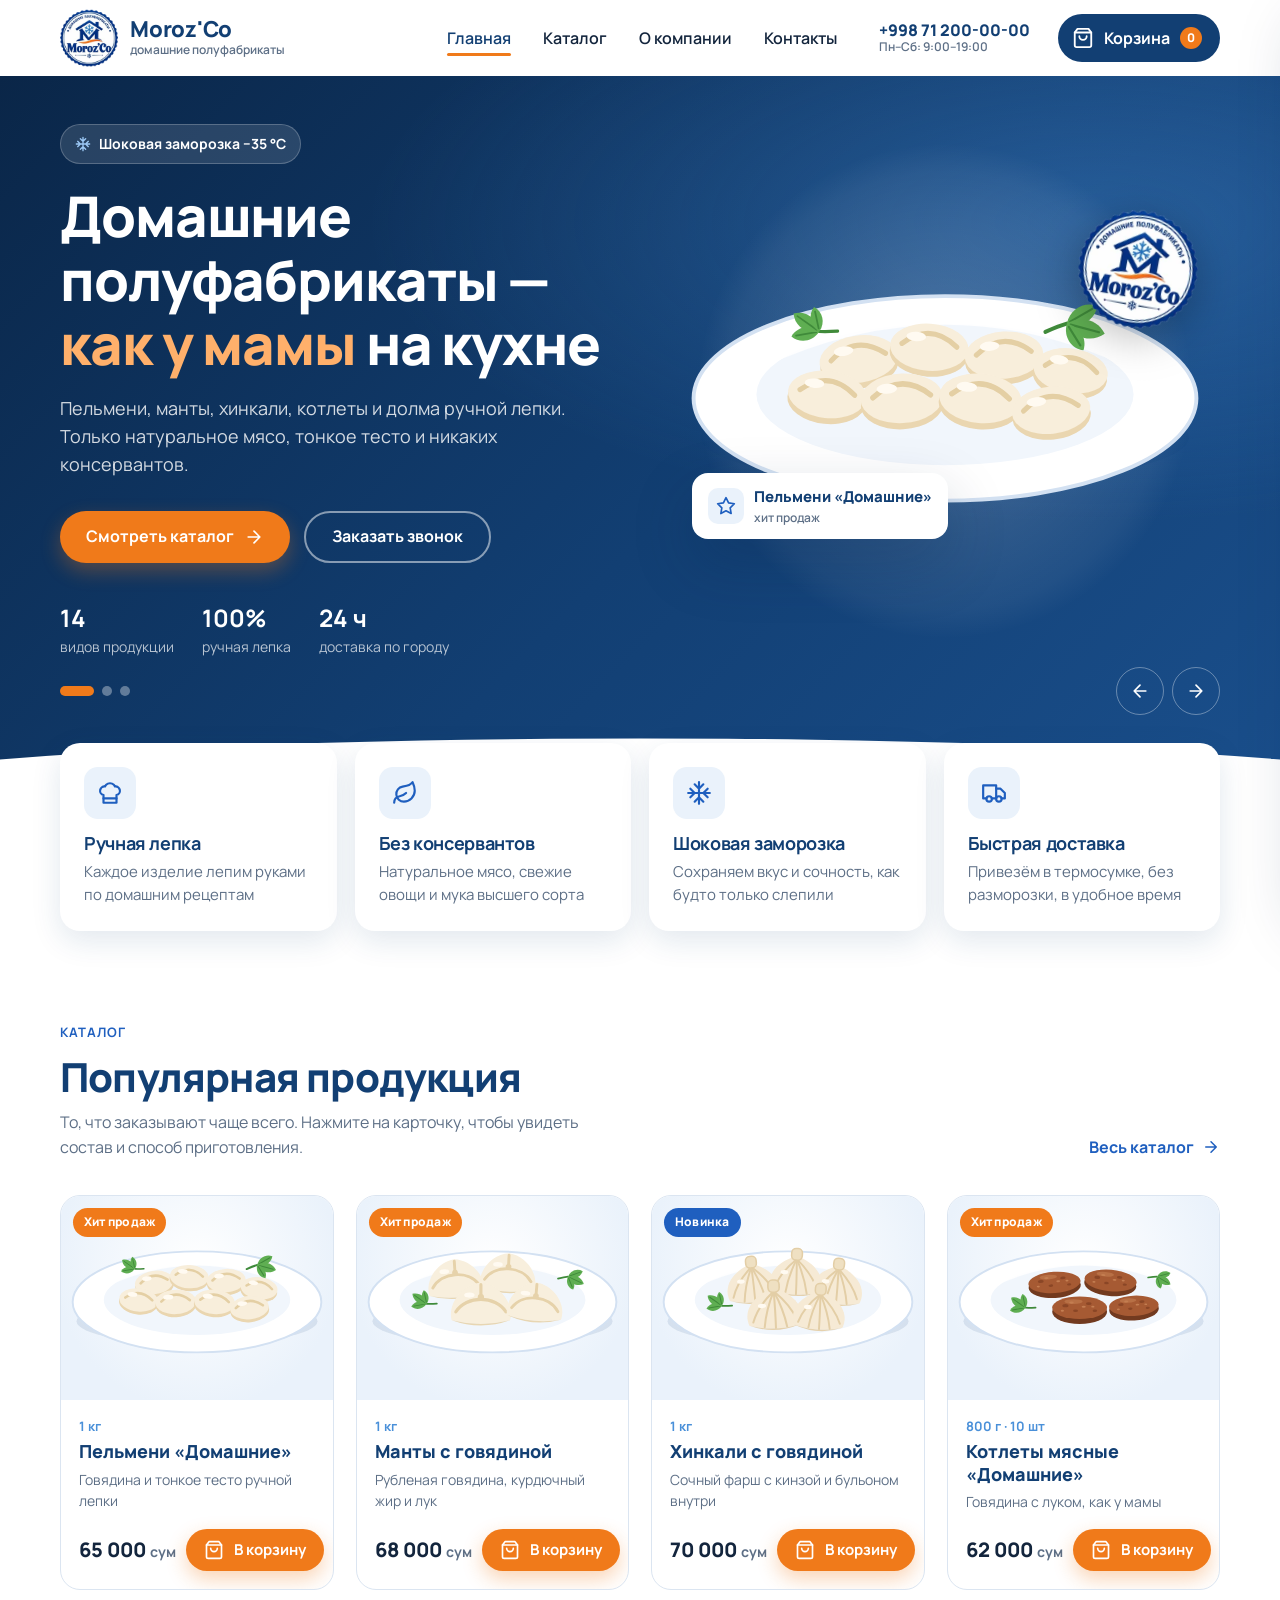
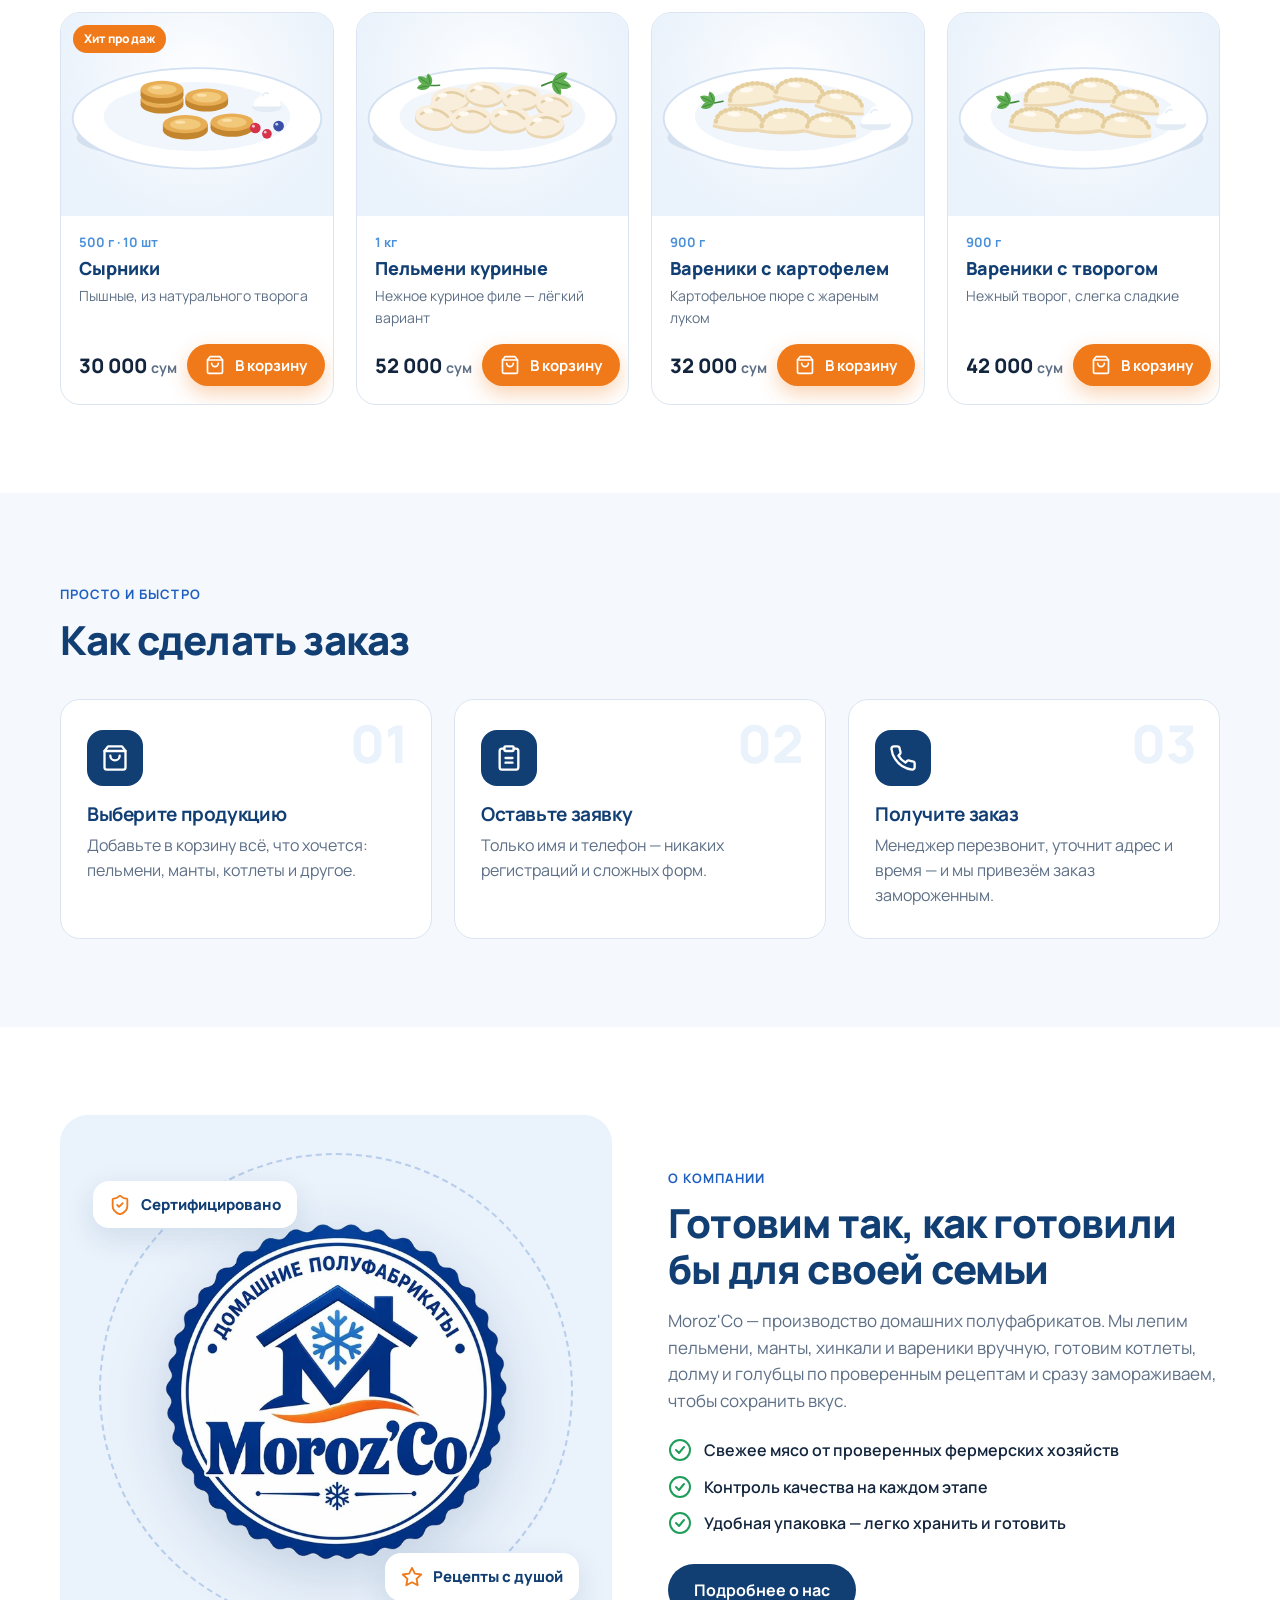
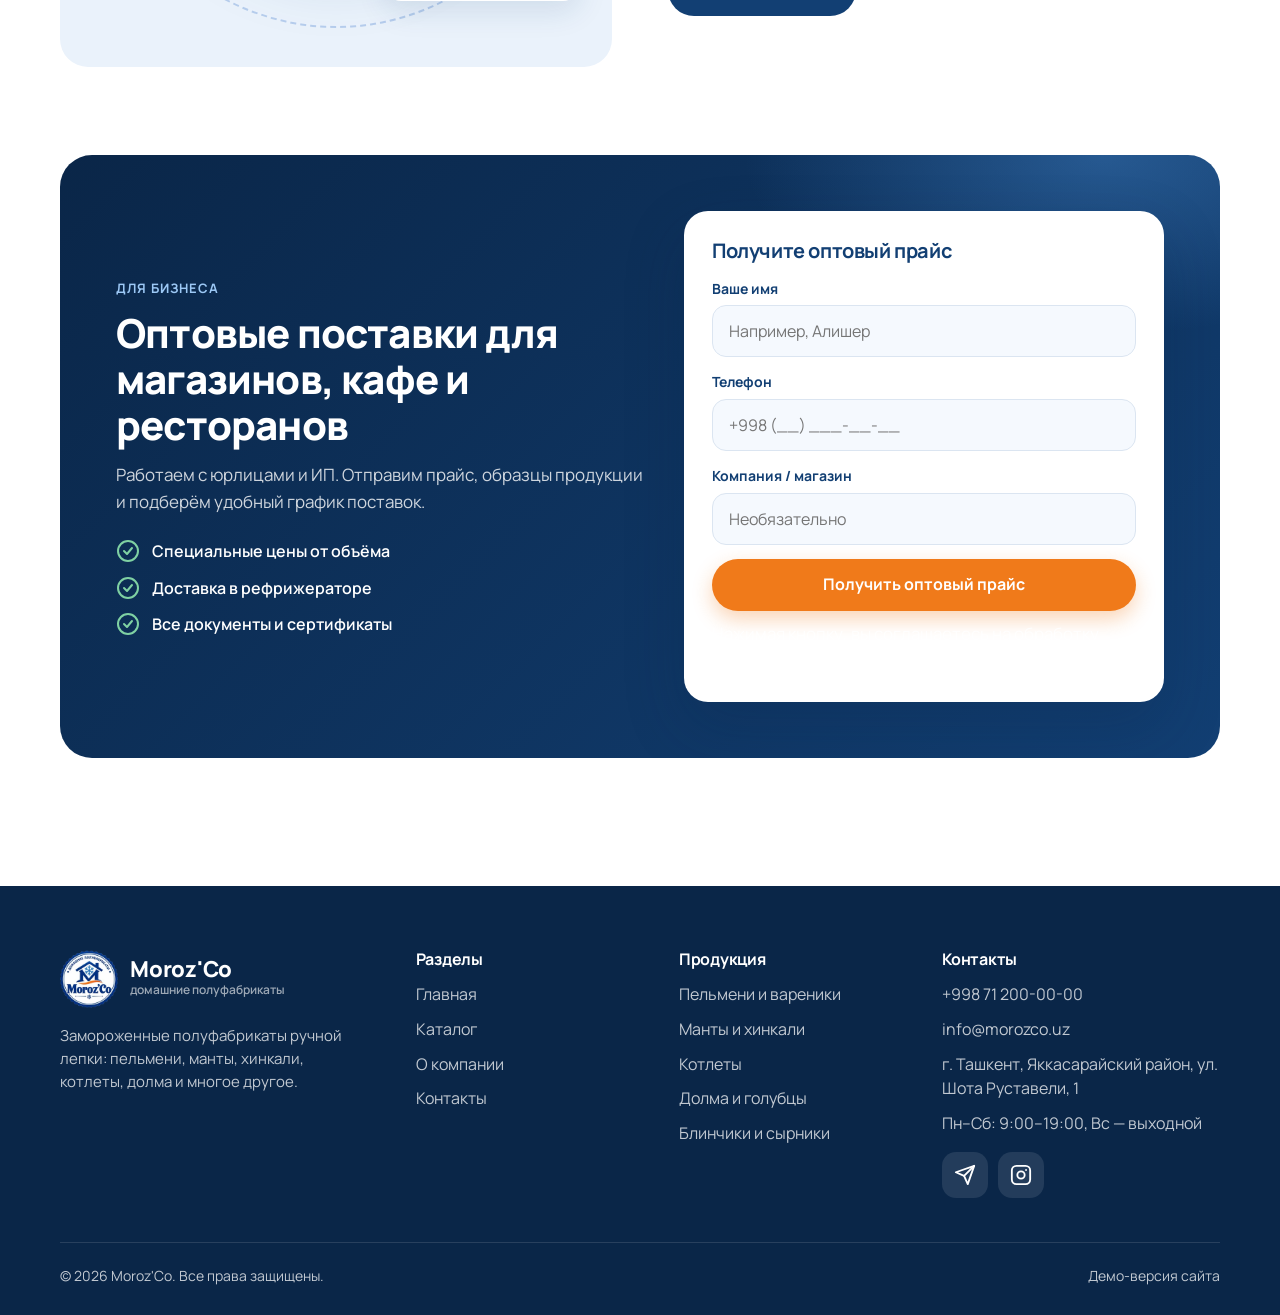
==== index.html @ d7bb5ff2 "Демо сайта Moroz'Co: главная с баннером, каталог, о компании, контакты - Каталог из 14 позиций с фил" ====
<!doctype html>
<html lang="ru">
<head>
  <meta charset="utf-8">
  <meta name="viewport" content="width=device-width, initial-scale=1, viewport-fit=cover">
  <title>Moroz'Co — домашние полуфабрикаты ручной лепки</title>
  <meta name="description" content="Moroz'Co — замороженные домашние полуфабрикаты: пельмени, вареники, манты, хинкали, котлеты, долма, голубцы, блинчики и сырники. Заказ с доставкой.">
  <meta name="theme-color" content="#123f73">
  <meta property="og:title" content="Moroz'Co — домашние полуфабрикаты">
  <meta property="og:description" content="Пельмени, манты, хинкали, котлеты, долма и другое — ручная лепка и шоковая заморозка.">
  <meta property="og:image" content="assets/img/logo-512.webp">
  <link rel="icon" type="image/png" href="assets/img/favicon.png">
  <link rel="apple-touch-icon" href="assets/img/apple-touch-icon.png">
  <link rel="preload" href="assets/fonts/manrope-cyr.woff2" as="font" type="font/woff2" crossorigin>
  <link rel="stylesheet" href="assets/css/style.css?v=4">
</head>
<body data-page="home">
  <header class="site-header" id="siteHeader"></header>

  <main>
    <!-- Баннер -->
    <section class="hero" data-anim>
      <div class="snow" aria-hidden="true"></div>
      <div class="container">
        <div class="slider" aria-roledescription="карусель">
          <div class="slide is-active">
            <div class="slide__text">
              <span class="chip-hero"><svg viewBox="0 0 24 24" fill="none" stroke="currentColor" stroke-width="2" stroke-linecap="round"><path d="M2 12h20M12 2v20M20 16l-4-4 4-4M4 8l4 4-4 4M16 4l-4 4-4-4M8 20l4-4 4 4"/></svg>Шоковая заморозка −35 °C</span>
              <h1>Домашние полуфабрикаты — <em>как у мамы</em> на кухне</h1>
              <p>Пельмени, манты, хинкали, котлеты и долма ручной лепки. Только натуральное мясо, тонкое тесто и никаких консервантов.</p>
              <div class="slide__btns">
                <a class="btn btn--primary" href="catalog.html">Смотреть каталог <svg viewBox="0 0 24 24" fill="none" stroke="currentColor" stroke-width="2" stroke-linecap="round" stroke-linejoin="round"><path d="M5 12h14M12 5l7 7-7 7"/></svg></a>
                <button class="btn btn--ghost" type="button" data-lead="callback">Заказать звонок</button>
              </div>
              <div class="slide__facts">
                <div><b>14</b>видов продукции</div>
                <div><b>100%</b>ручная лепка</div>
                <div><b>24 ч</b>доставка по городу</div>
              </div>
            </div>
            <div class="slide__art">
              <img class="float" src="assets/img/products/pelmeni.svg" alt="Пельмени Moroz'Co на тарелке" width="560" height="420">
              <img class="slide__logo" src="assets/img/logo-160.webp" alt="" width="120" height="120">
              <div class="slide__tag"><i><svg viewBox="0 0 24 24" fill="none" stroke="currentColor" stroke-width="2" stroke-linecap="round" stroke-linejoin="round"><path d="m12 2 3.09 6.26L22 9.27l-5 4.87 1.18 6.88L12 17.77l-6.18 3.25L7 14.14 2 9.27l6.91-1.01Z"/></svg></i><span>Пельмени «Домашние»<small>хит продаж</small></span></div>
            </div>
          </div>

          <div class="slide" aria-hidden="true">
            <div class="slide__text">
              <span class="chip-hero"><svg viewBox="0 0 24 24" fill="none" stroke="currentColor" stroke-width="2" stroke-linecap="round" stroke-linejoin="round"><path d="M6 13.87A4 4 0 0 1 7.41 6a5.1 5.1 0 0 1 1.05-1.54 5 5 0 0 1 7.08 0A5.1 5.1 0 0 1 16.59 6 4 4 0 0 1 18 13.87V21H6Z"/><path d="M6 17h12"/></svg>Лепим вручную каждый день</span>
              <h2>Манты и хинкали — <em>сочные</em> внутри</h2>
              <p>Рубленое мясо, курдючный жир и много лука. Достаньте из морозилки — через 40 минут на столе горячие манты.</p>
              <div class="slide__btns">
                <a class="btn btn--primary" href="catalog.html#manty">Выбрать манты</a>
                <a class="btn btn--ghost" href="about.html">О производстве</a>
              </div>
            </div>
            <div class="slide__art">
              <img class="float" src="assets/img/products/manty.svg" alt="Манты на тарелке" width="560" height="420">
              <div class="slide__tag"><i><svg viewBox="0 0 24 24" fill="none" stroke="currentColor" stroke-width="2" stroke-linecap="round" stroke-linejoin="round"><path d="M14 4v10.54a4 4 0 1 1-4 0V4a2 2 0 0 1 4 0Z"/><path d="M12 9v6"/></svg></i><span>Хранение при −18 °C<small>до 6 месяцев</small></span></div>
            </div>
          </div>

          <div class="slide" aria-hidden="true">
            <div class="slide__text">
              <span class="chip-hero"><svg viewBox="0 0 24 24" fill="none" stroke="currentColor" stroke-width="2" stroke-linecap="round" stroke-linejoin="round"><path d="M10 17h4V5H2v12h3"/><path d="M14 8h4l4 4v5h-3"/><circle cx="7.5" cy="17.5" r="2.5"/><circle cx="16.5" cy="17.5" r="2.5"/></svg>Поставки в магазины и кафе</span>
              <h2>Оптом — <em>для бизнеса</em> по выгодным ценам</h2>
              <p>Поставляем полуфабрикаты в магазины, кафе и рестораны. Доставка в рефрижераторе по графику, документы и сертификаты.</p>
              <div class="slide__btns">
                <button class="btn btn--primary" type="button" data-lead="wholesale">Стать партнёром</button>
                <a class="btn btn--ghost" href="#opt">Подробнее</a>
              </div>
            </div>
            <div class="slide__art">
              <img class="float" src="assets/img/products/kotlety.svg" alt="Котлеты на тарелке" width="560" height="420">
              <div class="slide__tag"><i><svg viewBox="0 0 24 24" fill="none" stroke="currentColor" stroke-width="2" stroke-linecap="round" stroke-linejoin="round"><path d="M3 9l1.5-5h15L21 9"/><path d="M3 9h18v1a3 3 0 0 1-6 0 3 3 0 0 1-6 0 3 3 0 0 1-6 0Z"/><path d="M5 13v8h14v-8"/><path d="M10 21v-5h4v5"/></svg></i><span>120+ партнёров<small>магазины и кафе</small></span></div>
            </div>
          </div>
        </div>
      </div>
      <div class="slider__ui container" style="position:absolute">
        <div class="slider__dots"></div>
        <div class="slider__arrows">
          <button type="button" data-prev aria-label="Предыдущий слайд"><svg viewBox="0 0 24 24" fill="none" stroke="currentColor" stroke-width="2" stroke-linecap="round" stroke-linejoin="round"><path d="M19 12H5M12 19l-7-7 7-7"/></svg></button>
          <button type="button" data-next aria-label="Следующий слайд"><svg viewBox="0 0 24 24" fill="none" stroke="currentColor" stroke-width="2" stroke-linecap="round" stroke-linejoin="round"><path d="M5 12h14M12 5l7 7-7 7"/></svg></button>
        </div>
      </div>
    </section>

    <!-- Преимущества -->
    <section class="features">
      <div class="container features__grid">
        <div class="feature reveal">
          <div class="feature__icon"><svg viewBox="0 0 24 24" fill="none" stroke="currentColor" stroke-width="2" stroke-linecap="round" stroke-linejoin="round"><path d="M6 13.87A4 4 0 0 1 7.41 6a5.1 5.1 0 0 1 1.05-1.54 5 5 0 0 1 7.08 0A5.1 5.1 0 0 1 16.59 6 4 4 0 0 1 18 13.87V21H6Z"/><path d="M6 17h12"/></svg></div>
          <h3>Ручная лепка</h3><p>Каждое изделие лепим руками по домашним рецептам</p>
        </div>
        <div class="feature reveal reveal-d1">
          <div class="feature__icon"><svg viewBox="0 0 24 24" fill="none" stroke="currentColor" stroke-width="2" stroke-linecap="round" stroke-linejoin="round"><path d="M11 20A7 7 0 0 1 9.8 6.1C15.5 5 17 4.48 19 2c1 2 2 4.18 2 8 0 5.5-4.78 10-10 10Z"/><path d="M2 21c0-3 1.85-5.36 5.08-6C9.5 14.52 12 13 13 12"/></svg></div>
          <h3>Без консервантов</h3><p>Натуральное мясо, свежие овощи и мука высшего сорта</p>
        </div>
        <div class="feature reveal reveal-d2">
          <div class="feature__icon"><svg viewBox="0 0 24 24" fill="none" stroke="currentColor" stroke-width="2" stroke-linecap="round"><path d="M2 12h20M12 2v20M20 16l-4-4 4-4M4 8l4 4-4 4M16 4l-4 4-4-4M8 20l4-4 4 4"/></svg></div>
          <h3>Шоковая заморозка</h3><p>Сохраняем вкус и сочность, как будто только слепили</p>
        </div>
        <div class="feature reveal reveal-d3">
          <div class="feature__icon"><svg viewBox="0 0 24 24" fill="none" stroke="currentColor" stroke-width="2" stroke-linecap="round" stroke-linejoin="round"><path d="M10 17h4V5H2v12h3"/><path d="M14 8h4l4 4v5h-3"/><circle cx="7.5" cy="17.5" r="2.5"/><circle cx="16.5" cy="17.5" r="2.5"/></svg></div>
          <h3>Быстрая доставка</h3><p>Привезём в термосумке, без разморозки, в удобное время</p>
        </div>
      </div>
    </section>

    <!-- Популярное -->
    <section class="section">
      <div class="container">
        <div class="section__head reveal">
          <div>
            <div class="eyebrow">Каталог</div>
            <h2 class="section__title">Популярная продукция</h2>
            <p class="section__sub">То, что заказывают чаще всего. Нажмите на карточку, чтобы увидеть состав и способ приготовления.</p>
          </div>
          <a class="link-arrow" href="catalog.html">Весь каталог <svg viewBox="0 0 24 24" fill="none" stroke="currentColor" stroke-width="2" stroke-linecap="round" stroke-linejoin="round"><path d="M5 12h14M12 5l7 7-7 7"/></svg></a>
        </div>
        <div class="grid-products" id="popular"></div>
      </div>
    </section>

    <!-- Как заказать -->
    <section class="section section--ice">
      <div class="container">
        <div class="section__head reveal">
          <div>
            <div class="eyebrow">Просто и быстро</div>
            <h2 class="section__title">Как сделать заказ</h2>
          </div>
        </div>
        <div class="steps">
          <div class="step reveal">
            <div class="step__icon"><svg viewBox="0 0 24 24" fill="none" stroke="currentColor" stroke-width="2" stroke-linecap="round" stroke-linejoin="round"><path d="M6 2 3 6v14a2 2 0 0 0 2 2h14a2 2 0 0 0 2-2V6l-3-4Z"/><path d="M3 6h18"/><path d="M16 10a4 4 0 0 1-8 0"/></svg></div>
            <h3>Выберите продукцию</h3><p>Добавьте в корзину всё, что хочется: пельмени, манты, котлеты и другое.</p>
          </div>
          <div class="step reveal reveal-d1">
            <div class="step__icon"><svg viewBox="0 0 24 24" fill="none" stroke="currentColor" stroke-width="2" stroke-linecap="round" stroke-linejoin="round"><rect x="8" y="2" width="8" height="4" rx="1"/><path d="M16 4h2a2 2 0 0 1 2 2v14a2 2 0 0 1-2 2H6a2 2 0 0 1-2-2V6a2 2 0 0 1 2-2h2"/><path d="M9 12h6M9 16h6"/></svg></div>
            <h3>Оставьте заявку</h3><p>Только имя и телефон — никаких регистраций и сложных форм.</p>
          </div>
          <div class="step reveal reveal-d2">
            <div class="step__icon"><svg viewBox="0 0 24 24" fill="none" stroke="currentColor" stroke-width="2" stroke-linecap="round" stroke-linejoin="round"><path d="M22 16.92v3a2 2 0 0 1-2.18 2 19.8 19.8 0 0 1-8.63-3.07 19.5 19.5 0 0 1-6-6A19.8 19.8 0 0 1 2.12 4.18 2 2 0 0 1 4.11 2h3a2 2 0 0 1 2 1.72c.13.96.36 1.9.7 2.81a2 2 0 0 1-.45 2.11L8.09 9.91a16 16 0 0 0 6 6l1.27-1.27a2 2 0 0 1 2.11-.45c.91.34 1.85.57 2.81.7A2 2 0 0 1 22 16.92Z"/></svg></div>
            <h3>Получите заказ</h3><p>Менеджер перезвонит, уточнит адрес и время — и мы привезём заказ замороженным.</p>
          </div>
        </div>
      </div>
    </section>

    <!-- О компании кратко -->
    <section class="section" data-anim>
      <div class="container split">
        <div class="split__media reveal">
          <div class="ring spin-slow"></div>
          <img class="big-logo" src="assets/img/logo-512.webp" alt="Логотип Moroz'Co" width="512" height="512" loading="lazy">
          <div class="mini-card mini-card--1"><svg viewBox="0 0 24 24" fill="none" stroke="currentColor" stroke-width="2" stroke-linecap="round" stroke-linejoin="round"><path d="M20 13c0 5-3.5 7.5-7.66 8.95a1 1 0 0 1-.67-.01C7.5 20.5 4 18 4 13V6a1 1 0 0 1 1-1c2 0 4.5-1.2 6.24-2.72a1.17 1.17 0 0 1 1.52 0C14.51 3.81 17 5 19 5a1 1 0 0 1 1 1Z"/><path d="m9 12 2 2 4-4"/></svg>Сертифицировано</div>
          <div class="mini-card mini-card--2"><svg viewBox="0 0 24 24" fill="none" stroke="currentColor" stroke-width="2" stroke-linecap="round" stroke-linejoin="round"><path d="m12 2 3.09 6.26L22 9.27l-5 4.87 1.18 6.88L12 17.77l-6.18 3.25L7 14.14 2 9.27l6.91-1.01Z"/></svg>Рецепты с душой</div>
        </div>
        <div class="reveal reveal-d1">
          <div class="eyebrow">О компании</div>
          <h2 class="section__title">Готовим так, как готовили бы для своей семьи</h2>
          <div class="prose">
            <p>Moroz'Co — производство домашних полуфабрикатов. Мы лепим пельмени, манты, хинкали и вареники вручную, готовим котлеты, долму и голубцы по проверенным рецептам и сразу замораживаем, чтобы сохранить вкус.</p>
          </div>
          <ul class="checklist">
            <li><svg viewBox="0 0 24 24" fill="none" stroke="currentColor" stroke-width="2" stroke-linecap="round" stroke-linejoin="round"><circle cx="12" cy="12" r="10"/><path d="m8 12 3 3 5-6"/></svg>Свежее мясо от проверенных фермерских хозяйств</li>
            <li><svg viewBox="0 0 24 24" fill="none" stroke="currentColor" stroke-width="2" stroke-linecap="round" stroke-linejoin="round"><circle cx="12" cy="12" r="10"/><path d="m8 12 3 3 5-6"/></svg>Контроль качества на каждом этапе</li>
            <li><svg viewBox="0 0 24 24" fill="none" stroke="currentColor" stroke-width="2" stroke-linecap="round" stroke-linejoin="round"><circle cx="12" cy="12" r="10"/><path d="m8 12 3 3 5-6"/></svg>Удобная упаковка — легко хранить и готовить</li>
          </ul>
          <a class="btn btn--navy" href="about.html" style="margin-top:28px">Подробнее о нас</a>
        </div>
      </div>
    </section>

    <!-- Опт -->
    <section class="section" id="opt" style="padding-top:0">
      <div class="container">
        <div class="cta reveal">
          <div>
            <div class="eyebrow" style="color:#9cc8f5">Для бизнеса</div>
            <h2>Оптовые поставки для магазинов, кафе и ресторанов</h2>
            <p>Работаем с юрлицами и ИП. Отправим прайс, образцы продукции и подберём удобный график поставок.</p>
            <ul class="checklist">
              <li><svg viewBox="0 0 24 24" fill="none" stroke="currentColor" stroke-width="2" stroke-linecap="round" stroke-linejoin="round"><circle cx="12" cy="12" r="10"/><path d="m8 12 3 3 5-6"/></svg>Специальные цены от объёма</li>
              <li><svg viewBox="0 0 24 24" fill="none" stroke="currentColor" stroke-width="2" stroke-linecap="round" stroke-linejoin="round"><circle cx="12" cy="12" r="10"/><path d="m8 12 3 3 5-6"/></svg>Доставка в рефрижераторе</li>
              <li><svg viewBox="0 0 24 24" fill="none" stroke="currentColor" stroke-width="2" stroke-linecap="round" stroke-linejoin="round"><circle cx="12" cy="12" r="10"/><path d="m8 12 3 3 5-6"/></svg>Все документы и сертификаты</li>
            </ul>
          </div>
          <div class="cta__form">
            <h3>Получите оптовый прайс</h3>
            <div id="wholesaleForm"></div>
          </div>
        </div>
      </div>
    </section>
  </main>

  <footer class="site-footer" id="siteFooter"></footer>

  <script src="assets/js/config.js?v=4"></script>
  <script src="assets/js/data.js?v=4"></script>
  <script src="assets/js/rules.js?v=4"></script>
  <script src="assets/js/lead.js?v=4"></script>
  <script src="assets/js/ui.js?v=4"></script>
  <script src="assets/js/cart.js?v=4"></script>
  <script src="assets/js/pages.js?v=4"></script>
</body>
</html>
---- assets/css/style.css ----
/* Moroz'Co — стили сайта */
@font-face { font-family: 'Manrope'; src: url('../fonts/manrope-cyr.woff2') format('woff2'); font-weight: 200 800; font-display: swap; unicode-range: U+0301, U+0400-045F, U+0490-0491, U+04B0-04B1, U+2116; }
@font-face { font-family: 'Manrope'; src: url('../fonts/manrope-lat.woff2') format('woff2'); font-weight: 200 800; font-display: swap; unicode-range: U+0000-00FF, U+0131, U+0152-0153, U+02BB-02BC, U+02C6, U+02DA, U+02DC, U+0304, U+0308, U+0329, U+2000-206F, U+20AC, U+2122, U+2191, U+2193, U+2212, U+2215, U+FEFF, U+FFFD; }

:root {
  --navy: #123f73;
  --navy-900: #0a2648;
  --navy-700: #1a4f8c;
  --blue: #1f5fbf;
  --sky: #4a90d9;
  --ice: #eaf2fb;
  --ice-2: #f5f9fe;
  --orange: #f07a1a;
  --orange-600: #d9650a;
  --text: #13253d;
  --muted: #5d6f86;
  --line: #dbe5f1;
  --white: #fff;
  --ok: #1f9d5a;
  --err: #d63a3a;

  --radius: 20px;
  --radius-sm: 12px;
  --shadow-sm: 0 2px 8px rgba(18, 63, 115, .08);
  --shadow-md: 0 10px 30px rgba(18, 63, 115, .12);
  --shadow-lg: 0 24px 60px rgba(10, 38, 72, .22);
  --header-h: 76px;
  --ease: cubic-bezier(.22, .61, .36, 1);
}

*, *::before, *::after { box-sizing: border-box; }
html { scroll-behavior: smooth; -webkit-text-size-adjust: 100%; }
body {
  margin: 0;
  font-family: 'Manrope', system-ui, -apple-system, 'Segoe UI', Roboto, Arial, sans-serif;
  font-size: 16px;
  line-height: 1.55;
  color: var(--text);
  background: var(--white);
  overflow-x: hidden;
}
body.no-scroll { overflow: hidden; }
img { max-width: 100%; height: auto; display: block; }
a { color: inherit; text-decoration: none; }
button { font: inherit; color: inherit; cursor: pointer; border: 0; background: none; padding: 0; }
input, textarea, select { font: inherit; color: inherit; }
h1, h2, h3, h4 { margin: 0; line-height: 1.15; letter-spacing: -.02em; }
p { margin: 0; }
:focus-visible { outline: 3px solid var(--sky); outline-offset: 2px; border-radius: 6px; }

.container { width: 100%; max-width: 1200px; margin: 0 auto; padding: 0 20px; }
.section { padding: 88px 0; }
.section--ice { background: var(--ice-2); }
.section__head { display: flex; align-items: end; justify-content: space-between; gap: 20px; margin-bottom: 36px; flex-wrap: wrap; }
.section__title { font-size: clamp(28px, 3.4vw, 40px); font-weight: 800; color: var(--navy); }
.section__sub { color: var(--muted); max-width: 560px; margin-top: 10px; }
.eyebrow {
  display: inline-flex; align-items: center; gap: 8px;
  font-size: 13px; font-weight: 700; letter-spacing: .08em; text-transform: uppercase; color: var(--blue);
  margin-bottom: 12px;
}
.eyebrow svg { width: 16px; height: 16px; }

/* ---------- кнопки ---------- */
.btn {
  display: inline-flex; align-items: center; justify-content: center; gap: 10px;
  height: 52px; padding: 0 26px; border-radius: 999px;
  font-weight: 700; font-size: 16px; white-space: nowrap;
  transition: transform .25s var(--ease), box-shadow .25s var(--ease), background-color .2s, color .2s;
}
.btn svg { width: 20px; height: 20px; flex: none; }
.btn:active { transform: scale(.97); }
.btn--primary { background: var(--orange); color: #fff; box-shadow: 0 8px 20px rgba(240, 122, 26, .32); }
.btn--primary:hover { background: var(--orange-600); transform: translateY(-2px); box-shadow: 0 12px 26px rgba(240, 122, 26, .38); }
.btn--navy { background: var(--navy); color: #fff; }
.btn--navy:hover { background: var(--navy-700); transform: translateY(-2px); }
.btn--ghost { border: 2px solid rgba(255, 255, 255, .5); color: #fff; }
.btn--ghost:hover { background: #fff; color: var(--navy); border-color: #fff; }
.btn--outline { border: 2px solid var(--line); color: var(--navy); background: #fff; }
.btn--outline:hover { border-color: var(--navy); }
.btn--sm { height: 42px; padding: 0 18px; font-size: 15px; }
.btn--block { width: 100%; }
.btn[disabled] { opacity: .55; pointer-events: none; }
.btn .spinner { width: 18px; height: 18px; border: 2.5px solid rgba(255, 255, 255, .4); border-top-color: #fff; border-radius: 50%; animation: spin .8s linear infinite; }

.link-arrow { display: inline-flex; align-items: center; gap: 8px; font-weight: 700; color: var(--blue); }
.link-arrow svg { width: 18px; height: 18px; transition: transform .25s var(--ease); }
.link-arrow:hover svg { transform: translateX(4px); }

/* ---------- шапка ---------- */
.site-header { position: sticky; top: 0; z-index: 50; min-height: var(--header-h); background: #fff; transition: box-shadow .3s; }
.site-header.is-scrolled { box-shadow: 0 6px 24px rgba(18, 63, 115, .1); }
.header { display: flex; align-items: center; gap: 28px; height: var(--header-h); }
.logo { display: flex; align-items: center; gap: 12px; flex: none; }
.logo img { width: 58px; height: 58px; transition: transform .5s var(--ease); }
.logo:hover img { transform: rotate(-12deg) scale(1.05); }
.logo__text b { display: block; font-size: 22px; font-weight: 800; color: var(--navy); letter-spacing: -.01em; line-height: 1.1; }
.logo__text span { display: block; font-size: 12px; color: var(--muted); font-weight: 600; }
.nav { display: flex; gap: 4px; margin-left: auto; }
.nav a { position: relative; padding: 10px 14px; font-weight: 600; color: var(--text); border-radius: 10px; transition: color .2s; }
.nav a::after {
  content: ''; position: absolute; left: 14px; right: 14px; bottom: 4px; height: 3px; border-radius: 3px;
  background: var(--orange); transform: scaleX(0); transform-origin: left; transition: transform .3s var(--ease);
}
.nav a:hover { color: var(--navy); }
.nav a:hover::after, .nav a.is-active::after { transform: scaleX(1); }
.nav a.is-active { color: var(--navy); }
.header__phone { display: flex; flex-direction: column; line-height: 1.2; font-weight: 800; color: var(--navy); }
.header__phone small { font-size: 12px; font-weight: 600; color: var(--muted); }
.cart-btn {
  position: relative; display: inline-flex; align-items: center; gap: 10px;
  height: 48px; padding: 0 18px 0 14px; border-radius: 999px; background: var(--navy); color: #fff; font-weight: 700;
  transition: background-color .2s, transform .25s var(--ease);
}
.cart-btn:hover { background: var(--navy-700); }
.cart-btn svg { width: 22px; height: 22px; }
.cart-btn__count {
  min-width: 22px; height: 22px; padding: 0 6px; border-radius: 11px; background: var(--orange); color: #fff;
  font-size: 12px; font-weight: 800; display: inline-flex; align-items: center; justify-content: center;
}
.cart-btn.bump { animation: bump .45s var(--ease); }
.burger { display: none; width: 46px; height: 46px; border-radius: 12px; background: var(--ice); position: relative; flex: none; }
.burger span { position: absolute; left: 12px; right: 12px; height: 2.5px; border-radius: 2px; background: var(--navy); transition: transform .3s var(--ease), opacity .2s; }
.burger span:nth-child(1) { top: 15px; } .burger span:nth-child(2) { top: 22px; } .burger span:nth-child(3) { top: 29px; }
.menu-open .burger span:nth-child(1) { transform: translateY(7px) rotate(45deg); }
.menu-open .burger span:nth-child(2) { opacity: 0; }
.menu-open .burger span:nth-child(3) { transform: translateY(-7px) rotate(-45deg); }

.mobile-menu {
  position: fixed; inset: var(--header-h) 0 0 0; z-index: 49; background: #fff;
  padding: 24px 20px 32px; display: flex; flex-direction: column; gap: 6px;
  transform: translateY(-12px); opacity: 0; visibility: hidden; transition: transform .35s var(--ease), opacity .3s, visibility .3s;
  overflow-y: auto;
}
.menu-open .mobile-menu { transform: none; opacity: 1; visibility: visible; }
.mobile-menu a.mm-link {
  display: flex; justify-content: space-between; align-items: center; padding: 16px 4px; font-size: 22px; font-weight: 800;
  color: var(--navy); border-bottom: 1px solid var(--line); opacity: 0; transform: translateX(-16px);
  transition: opacity .35s var(--ease), transform .35s var(--ease);
}
.mobile-menu a.mm-link.is-active { color: var(--orange); }
.menu-open .mobile-menu a.mm-link { opacity: 1; transform: none; }
.menu-open .mobile-menu a.mm-link:nth-child(2) { transition-delay: .05s; }
.menu-open .mobile-menu a.mm-link:nth-child(3) { transition-delay: .1s; }
.menu-open .mobile-menu a.mm-link:nth-child(4) { transition-delay: .15s; }
.mobile-menu__contacts { margin-top: 24px; display: grid; gap: 12px; }
.mobile-menu__contacts a { font-weight: 700; color: var(--navy); }

/* ---------- герой / баннер ---------- */
.hero {
  position: relative; overflow: hidden; color: #fff;
  background: radial-gradient(1200px 500px at 85% 20%, rgba(74, 144, 217, .35), transparent 60%), linear-gradient(135deg, var(--navy-900), var(--navy) 55%, var(--navy-700));
}
.hero::after { /* мягкая волна снизу */
  content: ''; position: absolute; left: 0; right: 0; bottom: -1px; height: 70px;
  background: #fff; clip-path: ellipse(70% 100% at 50% 100%);
}
.slider { position: relative; min-height: 600px; }
.slide {
  position: absolute; inset: 0; display: grid; grid-template-columns: 1.05fr 1fr; align-items: center; gap: 32px;
  padding: 48px 0 150px; opacity: 0; visibility: hidden; transition: opacity .7s var(--ease), visibility .7s;
}
.slide.is-active { opacity: 1; visibility: visible; position: relative; }
.slide__text > * { opacity: 0; transform: translateY(24px); transition: opacity .7s var(--ease), transform .7s var(--ease); }
.slide.is-active .slide__text > * { opacity: 1; transform: none; }
.slide.is-active .slide__text > :nth-child(2) { transition-delay: .08s; }
.slide.is-active .slide__text > :nth-child(3) { transition-delay: .16s; }
.slide.is-active .slide__text > :nth-child(4) { transition-delay: .24s; }
.slide.is-active .slide__text > :nth-child(5) { transition-delay: .32s; }
.chip-hero {
  display: inline-flex; align-items: center; gap: 8px; padding: 8px 14px; border-radius: 999px;
  background: rgba(255, 255, 255, .12); border: 1px solid rgba(255, 255, 255, .22); font-size: 14px; font-weight: 700;
}
.chip-hero svg { width: 16px; height: 16px; color: #9cc8f5; }
.slide h1, .slide h2 { font-size: clamp(32px, 4.4vw, 56px); font-weight: 800; margin: 20px 0 18px; }
.slide h1 em, .slide h2 em { font-style: normal; color: #ffb06b; }
.slide p { font-size: 18px; color: rgba(255, 255, 255, .82); max-width: 520px; }
.slide__btns { display: flex; gap: 14px; flex-wrap: wrap; margin-top: 32px; }
.slide__facts { display: flex; gap: 28px; margin-top: 36px; flex-wrap: wrap; }
.slide__facts div { font-size: 14px; color: rgba(255, 255, 255, .7); }
.slide__facts b { display: block; font-size: 24px; color: #fff; }
.slide__art { position: relative; display: grid; place-items: center; }
.slide__art::before { /* светлый круг под тарелкой */
  content: ''; position: absolute; width: min(500px, 92%); aspect-ratio: 1; border-radius: 50%;
  background: radial-gradient(circle, rgba(255, 255, 255, .22), rgba(255, 255, 255, .05) 62%, transparent 70%);
}
.slide__art { transform: translateX(40px) scale(.94); opacity: 0; transition: transform 1s var(--ease), opacity .8s var(--ease); }
.slide.is-active .slide__art { transform: none; opacity: 1; }
.slide__art img.float { position: relative; width: min(560px, 100%); }
.slide__art .float { animation: float 6s ease-in-out infinite; }
.slide__logo { position: absolute; right: 4%; top: 6%; width: 120px; height: 120px; transform: rotate(10deg); filter: drop-shadow(0 10px 20px rgba(0, 0, 0, .25)); }
.slide__tag {
  position: absolute; left: 4%; bottom: 14%; background: #fff; color: var(--navy); border-radius: 16px; padding: 12px 16px;
  box-shadow: var(--shadow-lg); font-weight: 800; display: flex; gap: 10px; align-items: center; font-size: 15px;
}
.slide__tag i { width: 36px; height: 36px; border-radius: 10px; background: var(--ice); display: grid; place-items: center; color: var(--blue); }
.slide__tag i svg { width: 20px; height: 20px; }
.slide__tag small { display: block; font-size: 12px; font-weight: 600; color: var(--muted); }
.slider__ui { position: absolute; left: 0; right: 0; bottom: 92px; z-index: 3; display: flex; align-items: center; gap: 16px; }
.slider__dots { display: flex; gap: 8px; }
.slider__dots button { width: 10px; height: 10px; border-radius: 5px; background: rgba(255, 255, 255, .35); transition: width .4s var(--ease), background-color .3s; }
.slider__dots button.is-active { width: 34px; background: var(--orange); }
.slider__arrows { display: flex; gap: 8px; margin-left: auto; }
.slider__arrows button {
  width: 48px; height: 48px; border-radius: 50%; border: 1.5px solid rgba(255, 255, 255, .35); color: #fff;
  display: grid; place-items: center; transition: background-color .2s, border-color .2s;
}
.slider__arrows button:hover { background: rgba(255, 255, 255, .14); border-color: #fff; }
.slider__arrows svg { width: 20px; height: 20px; }

/* падающий снег */
.snow { position: absolute; inset: 0; pointer-events: none; overflow: hidden; z-index: 1; }
.snow i {
  position: absolute; top: -20px; color: #fff; opacity: .5; font-style: normal; line-height: 1;
  animation: snow linear infinite;
}
.anim-off .snow i, .anim-off .float, .anim-off .spin-slow { animation-play-state: paused; }

/* ---------- преимущества ---------- */
.features { position: relative; z-index: 4; margin-top: -64px; }
.features__grid { display: grid; grid-template-columns: repeat(4, 1fr); gap: 18px; }
.feature {
  background: #fff; border-radius: var(--radius); padding: 24px; box-shadow: var(--shadow-md);
  transition: transform .35s var(--ease), box-shadow .35s var(--ease);
}
.feature:hover { transform: translateY(-6px); box-shadow: var(--shadow-lg); }
.feature__icon {
  width: 52px; height: 52px; border-radius: 14px; display: grid; place-items: center; margin-bottom: 14px;
  background: var(--ice); color: var(--blue); transition: background-color .3s, color .3s;
}
.feature:hover .feature__icon { background: var(--navy); color: #fff; }
.feature__icon svg { width: 26px; height: 26px; }
.feature h3 { font-size: 18px; color: var(--navy); margin-bottom: 6px; }
.feature p { color: var(--muted); font-size: 15px; }

/* ---------- карточки продукции ---------- */
.grid-products { display: grid; grid-template-columns: repeat(4, 1fr); gap: 22px; }
.card {
  position: relative; display: flex; flex-direction: column; background: #fff; border-radius: var(--radius);
  border: 1px solid var(--line); overflow: hidden; transition: transform .35s var(--ease), box-shadow .35s var(--ease), border-color .3s;
}
.card:hover { transform: translateY(-6px); box-shadow: var(--shadow-md); border-color: transparent; }
.card__media {
  position: relative; display: block; width: 100%; aspect-ratio: 4 / 3; overflow: hidden;
  background: radial-gradient(circle at 50% 35%, #fff, var(--ice) 75%);
}
.card__media img { width: 100%; height: 100%; object-fit: cover; transition: transform .6s var(--ease); }
.card:hover .card__media img { transform: scale(1.07) rotate(-1.5deg); }
.badge {
  position: absolute; top: 12px; left: 12px; z-index: 2; padding: 5px 11px; border-radius: 999px;
  font-size: 12px; font-weight: 800; letter-spacing: .02em; color: #fff; background: var(--orange);
}
.badge--new { background: var(--blue); }
.card__body { display: flex; flex-direction: column; flex: 1; padding: 16px 18px 18px; }
.card__meta { font-size: 13px; font-weight: 700; color: var(--sky); margin-bottom: 4px; }
.card__title { font-size: 18px; font-weight: 800; color: var(--navy); line-height: 1.25; }
.card__title button { text-align: left; }
.card__title button:hover { color: var(--blue); }
.card__desc { color: var(--muted); font-size: 14px; margin-top: 6px; }
.card__foot { display: flex; align-items: center; justify-content: space-between; gap: 10px; margin-top: auto; padding-top: 16px; }
.price { font-size: 20px; font-weight: 800; color: var(--text); white-space: nowrap; }
.price small { font-size: 14px; font-weight: 700; color: var(--muted); }
.buy { min-height: 42px; display: flex; }

.stepper {
  display: inline-flex; align-items: center; height: 42px; border-radius: 999px; background: var(--navy); color: #fff;
  animation: pop .3s var(--ease);
}
.stepper button { width: 40px; height: 42px; display: grid; place-items: center; font-size: 20px; font-weight: 700; border-radius: 50%; }
.stepper button:hover { color: #ffb06b; }
.stepper span { min-width: 26px; text-align: center; font-weight: 800; }
.stepper--light { background: var(--ice); color: var(--navy); }
.stepper--light button:hover { color: var(--orange); }

/* ---------- как заказать ---------- */
.steps { display: grid; grid-template-columns: repeat(3, 1fr); gap: 22px; counter-reset: step; }
.step { position: relative; padding: 30px 26px; border-radius: var(--radius); background: #fff; border: 1px solid var(--line); }
.step::before {
  counter-increment: step; content: '0' counter(step); position: absolute; right: 22px; top: 18px;
  font-size: 52px; font-weight: 800; color: var(--ice); line-height: 1;
}
.step__icon { width: 56px; height: 56px; border-radius: 16px; background: var(--navy); color: #fff; display: grid; place-items: center; margin-bottom: 18px; }
.step__icon svg { width: 28px; height: 28px; }
.step h3 { font-size: 19px; color: var(--navy); margin-bottom: 8px; }
.step p { color: var(--muted); }

/* ---------- о компании (блоки) ---------- */
.split { display: grid; grid-template-columns: 1fr 1fr; gap: 56px; align-items: center; }
.split__media { position: relative; border-radius: 28px; background: var(--ice); aspect-ratio: 1 / 1; display: grid; place-items: center; overflow: hidden; }
.split__media .big-logo { width: 62%; position: relative; z-index: 1; filter: drop-shadow(0 18px 30px rgba(18, 63, 115, .18)); }
.split__media .ring { position: absolute; width: 86%; aspect-ratio: 1; border-radius: 50%; border: 2px dashed rgba(31, 95, 191, .25); }
.spin-slow { animation: spin 40s linear infinite; }
.split__media .mini-card {
  position: absolute; z-index: 2; background: #fff; border-radius: 16px; padding: 12px 16px; box-shadow: var(--shadow-md);
  font-weight: 800; color: var(--navy); font-size: 15px; display: flex; align-items: center; gap: 10px;
}
.split__media .mini-card svg { width: 22px; height: 22px; color: var(--orange); }
.split__media .mini-card--1 { left: 6%; top: 12%; }
.split__media .mini-card--2 { right: 6%; bottom: 12%; }
.prose p { color: var(--muted); font-size: 17px; margin-top: 16px; }
.checklist { list-style: none; padding: 0; margin: 24px 0 0; display: grid; gap: 12px; }
.checklist li { display: flex; gap: 12px; align-items: flex-start; font-weight: 600; }
.checklist li svg { flex: none; width: 24px; height: 24px; color: var(--ok); }

.stats { display: grid; grid-template-columns: repeat(4, 1fr); gap: 18px; }
.stat { text-align: center; padding: 28px 16px; border-radius: var(--radius); background: #fff; border: 1px solid var(--line); }
.stat b { display: block; font-size: clamp(32px, 4vw, 46px); font-weight: 800; color: var(--navy); line-height: 1.1; }
.stat span { color: var(--muted); font-weight: 600; }

.process { display: grid; grid-template-columns: repeat(4, 1fr); gap: 18px; position: relative; }
.process__item { position: relative; padding: 26px 22px; border-radius: var(--radius); background: #fff; box-shadow: var(--shadow-sm); }
.process__num { display: inline-grid; place-items: center; width: 40px; height: 40px; border-radius: 50%; background: var(--orange); color: #fff; font-weight: 800; margin-bottom: 14px; }
.process__item h3 { font-size: 18px; color: var(--navy); margin-bottom: 6px; }
.process__item p { color: var(--muted); font-size: 15px; }

/* ---------- блок опта / CTA ---------- */
.cta {
  position: relative; overflow: hidden; border-radius: 32px; color: #fff; padding: 56px;
  background: radial-gradient(600px 300px at 90% 0%, rgba(74, 144, 217, .4), transparent 60%), linear-gradient(135deg, var(--navy-900), var(--navy));
  display: grid; grid-template-columns: 1.1fr 1fr; gap: 40px; align-items: center;
}
.cta--row { grid-template-columns: 1.4fr auto; }
.cta h2 { font-size: clamp(28px, 3.4vw, 40px); font-weight: 800; margin-bottom: 14px; }
.cta p { color: rgba(255, 255, 255, .8); font-size: 17px; }
.cta .checklist li { color: #fff; }
.cta .checklist li svg { color: #7fd1a3; }
.cta__form { position: relative; z-index: 2; background: #fff; color: var(--text); border-radius: 24px; padding: 28px; box-shadow: var(--shadow-lg); }
.cta__form h3 { font-size: 20px; color: var(--navy); margin-bottom: 16px; }

/* ---------- формы ---------- */
.field { display: grid; gap: 6px; margin-bottom: 14px; }
.field label { font-size: 14px; font-weight: 700; color: var(--navy); }
.input {
  width: 100%; height: 52px; padding: 0 16px; border-radius: 14px; border: 1.5px solid var(--line); background: var(--ice-2);
  transition: border-color .2s, background-color .2s, box-shadow .2s; font-size: 16px;
}
textarea.input { height: auto; min-height: 84px; padding: 14px 16px; resize: vertical; }
.input:focus { outline: none; border-color: var(--blue); background: #fff; box-shadow: 0 0 0 4px rgba(31, 95, 191, .12); }
.field.has-error .input { border-color: var(--err); background: #fff6f6; }
.field__err { font-size: 13px; color: var(--err); font-weight: 600; display: none; }
.field.has-error .field__err { display: block; animation: shake .35s; }
.form-note { font-size: 12.5px; color: var(--muted); margin-top: 10px; }
.form-error { display: none; margin-top: 12px; padding: 12px 14px; border-radius: 12px; background: #fff1f1; color: var(--err); font-size: 14px; font-weight: 600; }
.form-error.is-visible { display: block; }

.success { text-align: center; padding: 12px 0; }
.success__icon { width: 84px; height: 84px; margin: 0 auto 18px; border-radius: 50%; background: #e7f6ee; display: grid; place-items: center; }
.success__icon svg { width: 46px; height: 46px; color: var(--ok); }
.success__icon path { stroke-dasharray: 40; stroke-dashoffset: 40; animation: draw .6s .15s var(--ease) forwards; }
.success h3 { font-size: 22px; color: var(--navy); margin-bottom: 8px; }
.success p { color: var(--muted); }
.success .num { display: inline-block; margin-top: 10px; padding: 6px 12px; border-radius: 10px; background: var(--ice); font-weight: 800; color: var(--navy); }

/* ---------- страница: шапка раздела ---------- */
.page-hero {
  position: relative; overflow: hidden; color: #fff; padding: 56px 0 84px;
  background: radial-gradient(800px 300px at 90% 0%, rgba(74, 144, 217, .35), transparent 60%), linear-gradient(135deg, var(--navy-900), var(--navy));
}
.page-hero::after { content: ''; position: absolute; left: 0; right: 0; bottom: -1px; height: 44px; background: #fff; clip-path: ellipse(70% 100% at 50% 100%); }
.page-hero .container { position: relative; z-index: 2; }
.crumbs { display: flex; gap: 8px; font-size: 14px; color: rgba(255, 255, 255, .7); margin-bottom: 14px; }
.crumbs a:hover { color: #fff; }
.page-hero h1 { font-size: clamp(32px, 4.6vw, 52px); font-weight: 800; }
.page-hero p { margin-top: 12px; color: rgba(255, 255, 255, .8); font-size: 18px; max-width: 620px; }

/* ---------- каталог ---------- */
.toolbar {
  position: sticky; top: var(--header-h); z-index: 20; background: rgba(255, 255, 255, .97); padding: 14px 0;
  border-bottom: 1px solid transparent; transition: border-color .3s, box-shadow .3s;
}
.toolbar.is-stuck { border-color: var(--line); box-shadow: 0 8px 20px rgba(18, 63, 115, .06); }
.toolbar__row { display: flex; gap: 14px; align-items: center; }
.chips { display: flex; flex-wrap: wrap; gap: 8px; padding: 2px; flex: 1; }
.chips::-webkit-scrollbar { display: none; }
.chip {
  flex: none; height: 42px; padding: 0 18px; border-radius: 999px; border: 1.5px solid var(--line); background: #fff;
  font-weight: 700; font-size: 15px; color: var(--navy); transition: background-color .25s, color .25s, border-color .25s;
}
.chip:hover { border-color: var(--navy); }
.chip.is-active { background: var(--navy); border-color: var(--navy); color: #fff; }
.chip sup { font-size: 11px; opacity: .6; margin-left: 2px; }
.search { position: relative; flex: none; width: 260px; }
.search svg { position: absolute; left: 14px; top: 50%; width: 18px; height: 18px; transform: translateY(-50%); color: var(--muted); }
.search .input { height: 44px; padding-left: 42px; border-radius: 999px; }
.sort { height: 44px; border-radius: 999px; border: 1.5px solid var(--line); background: #fff; padding: 0 14px; font-weight: 600; color: var(--navy); }
.catalog-count { color: var(--muted); font-weight: 600; margin: 24px 0 18px; }
.empty { text-align: center; padding: 64px 20px; color: var(--muted); }
.empty svg { width: 64px; height: 64px; color: var(--line); margin: 0 auto 12px; }
.empty h3 { color: var(--navy); margin-bottom: 6px; }
.grid-products .card.is-enter { animation: cardIn .5s var(--ease) both; }

/* ---------- контакты ---------- */
.contacts-grid { display: grid; grid-template-columns: 1fr 1.1fr; gap: 28px; }
.contact-list { display: grid; gap: 14px; }
.contact-item {
  display: flex; gap: 16px; align-items: flex-start; padding: 20px; border-radius: var(--radius);
  background: #fff; border: 1px solid var(--line); transition: border-color .25s, transform .3s var(--ease);
}
.contact-item:hover { border-color: var(--sky); transform: translateX(4px); }
.contact-item i { flex: none; width: 48px; height: 48px; border-radius: 14px; background: var(--ice); color: var(--blue); display: grid; place-items: center; }
.contact-item i svg { width: 24px; height: 24px; }
.contact-item small { display: block; color: var(--muted); font-weight: 600; font-size: 13px; }
.contact-item b, .contact-item a { font-weight: 800; color: var(--navy); font-size: 17px; }
.contact-item a:hover { color: var(--blue); }
.socials { display: flex; gap: 10px; margin-top: 4px; }
.socials a {
  width: 46px; height: 46px; border-radius: 14px; display: grid; place-items: center; background: var(--navy); color: #fff;
  transition: transform .25s var(--ease), background-color .2s;
}
.socials a:hover { transform: translateY(-3px); background: var(--orange); }
.socials svg { width: 22px; height: 22px; }
.map { border-radius: var(--radius); overflow: hidden; background: var(--ice); min-height: 420px; position: relative; border: 1px solid var(--line); }
.map iframe { position: absolute; inset: 0; width: 100%; height: 100%; border: 0; }
.form-card { background: #fff; border: 1px solid var(--line); border-radius: 24px; padding: 30px; box-shadow: var(--shadow-sm); }
.form-card h2 { font-size: 26px; color: var(--navy); margin-bottom: 6px; }
.form-card > p { color: var(--muted); margin-bottom: 20px; }

/* ---------- подвал ---------- */
.site-footer { background: var(--navy-900); color: rgba(255, 255, 255, .75); padding: 64px 0 28px; margin-top: 40px; }
.footer { display: grid; grid-template-columns: 1.4fr 1fr 1fr 1.2fr; gap: 32px; }
.footer .logo__text b { color: #fff; }
.footer .logo__text span { color: rgba(255, 255, 255, .6); }
.footer p { margin-top: 16px; font-size: 15px; max-width: 300px; }
.footer h4 { color: #fff; font-size: 16px; margin-bottom: 14px; }
.footer ul { list-style: none; margin: 0; padding: 0; display: grid; gap: 10px; }
.footer a:hover { color: #fff; }
.footer__bottom { display: flex; justify-content: space-between; gap: 16px; flex-wrap: wrap; margin-top: 44px; padding-top: 22px; border-top: 1px solid rgba(255, 255, 255, .12); font-size: 14px; }
.footer .socials a { background: rgba(255, 255, 255, .1); }

/* ---------- корзина (выезжающая панель) ---------- */
.overlay { position: fixed; inset: 0; z-index: 80; background: rgba(10, 38, 72, .5); opacity: 0; visibility: hidden; transition: opacity .35s, visibility .35s; }
.overlay.is-open { opacity: 1; visibility: visible; }
.drawer {
  position: fixed; top: 0; right: 0; bottom: 0; z-index: 90; width: min(460px, 100%); background: #fff;
  display: flex; flex-direction: column; transform: translateX(105%); transition: transform .45s var(--ease); box-shadow: var(--shadow-lg);
}
.drawer.is-open { transform: none; }
.drawer__head { display: flex; align-items: center; justify-content: space-between; padding: 20px 22px; border-bottom: 1px solid var(--line); }
.drawer__head h2 { font-size: 22px; color: var(--navy); }
.drawer__head h2 span { color: var(--muted); font-size: 16px; font-weight: 700; }
.icon-btn { width: 42px; height: 42px; border-radius: 12px; display: grid; place-items: center; background: var(--ice); color: var(--navy); transition: background-color .2s, transform .3s var(--ease); }
.icon-btn:hover { background: var(--line); transform: rotate(90deg); }
.icon-btn svg { width: 20px; height: 20px; }
.drawer__body { flex: 1; overflow-y: auto; padding: 8px 22px 22px; overscroll-behavior: contain; }
.cart-line { display: grid; grid-template-columns: 76px 1fr auto; gap: 14px; align-items: center; padding: 14px 0; border-bottom: 1px solid var(--line); animation: fadeUp .35s var(--ease); }
.cart-line img { width: 76px; height: 57px; border-radius: 12px; background: var(--ice); object-fit: cover; }
.cart-line h4 { font-size: 15px; color: var(--navy); line-height: 1.3; }
.cart-line small { display: block; color: var(--muted); font-size: 13px; }
.cart-line .line-sum { font-weight: 800; margin-top: 4px; }
.cart-line__right { display: grid; justify-items: end; gap: 6px; }
.cart-line .stepper { height: 36px; }
.cart-line .stepper button { width: 34px; height: 36px; font-size: 18px; }
.remove { font-size: 13px; color: var(--muted); font-weight: 600; }
.remove:hover { color: var(--err); }
.summary { margin: 18px 0; padding: 16px; border-radius: 16px; background: var(--ice-2); display: grid; gap: 8px; }
.summary div { display: flex; justify-content: space-between; gap: 12px; }
.summary .total { font-size: 20px; font-weight: 800; color: var(--navy); padding-top: 8px; border-top: 1px dashed var(--line); }
.summary .note { font-size: 13px; color: var(--muted); display: block; }
.summary .note.warn { color: var(--orange-600); font-weight: 700; }
.cart-empty { text-align: center; padding: 56px 10px; }
.cart-empty .em { width: 120px; margin: 0 auto 10px; opacity: .9; }
.cart-empty h3 { color: var(--navy); margin-bottom: 6px; }
.cart-empty p { color: var(--muted); margin-bottom: 20px; }
.checkout-title { font-size: 18px; color: var(--navy); margin: 6px 0 12px; }

/* ---------- модальные окна ---------- */
.modal {
  position: fixed; inset: 0; z-index: 100; display: grid; place-items: center; padding: 20px;
  opacity: 0; visibility: hidden; transition: opacity .3s, visibility .3s;
}
.modal.is-open { opacity: 1; visibility: visible; }
.modal__backdrop { position: absolute; inset: 0; background: rgba(10, 38, 72, .55); }
.modal__box {
  position: relative; width: min(520px, 100%); max-height: calc(100vh - 40px); overflow-y: auto; background: #fff; border-radius: 26px;
  padding: 30px; transform: translateY(24px) scale(.97); transition: transform .4s var(--ease); box-shadow: var(--shadow-lg);
}
.modal.is-open .modal__box { transform: none; }
.modal__box--wide { width: min(880px, 100%); padding: 0; }
.modal__close { position: absolute; right: 16px; top: 16px; z-index: 2; }
.modal h2 { font-size: 24px; color: var(--navy); margin-bottom: 6px; padding-right: 40px; }
.modal__lead { color: var(--muted); margin-bottom: 20px; }
.pmodal { display: grid; grid-template-columns: 1fr 1fr; }
.pmodal__media { background: radial-gradient(circle at 50% 40%, #fff, var(--ice) 75%); display: grid; place-items: center; padding: 24px; position: relative; }
.pmodal__media .badge { top: 20px; left: 20px; }
.pmodal__body { padding: 34px 30px 30px; }
.pmodal__body h2 { font-size: 26px; }
.pmodal__weight { color: var(--sky); font-weight: 800; margin-bottom: 12px; }
.pmodal__desc { color: var(--muted); margin-bottom: 16px; }
.pmodal dl { margin: 0 0 20px; display: grid; gap: 10px; }
.pmodal dt { font-size: 13px; font-weight: 800; color: var(--navy); text-transform: uppercase; letter-spacing: .04em; }
.pmodal dd { margin: 2px 0 0; color: var(--muted); font-size: 15px; }
.pmodal__buy { display: flex; align-items: center; justify-content: space-between; gap: 16px; padding-top: 18px; border-top: 1px solid var(--line); }
.pmodal__buy .price { font-size: 26px; }

/* ---------- тосты и мобильная панель корзины ---------- */
.toasts { position: fixed; left: 50%; bottom: 24px; z-index: 120; transform: translateX(-50%); display: grid; gap: 8px; justify-items: center; pointer-events: none; }
.toast {
  display: flex; align-items: center; gap: 10px; padding: 12px 18px; border-radius: 14px; background: var(--navy-900); color: #fff;
  font-weight: 700; font-size: 15px; box-shadow: var(--shadow-lg); animation: toastIn .4s var(--ease);
}
.toast svg { width: 20px; height: 20px; color: #7fd1a3; }
.toast.is-out { animation: toastOut .3s var(--ease) forwards; }
.cart-bar {
  display: none; position: fixed; left: 12px; right: 12px; bottom: 12px; z-index: 40; height: 60px; border-radius: 18px;
  background: var(--navy); color: #fff; align-items: center; justify-content: space-between; padding: 0 8px 0 18px;
  box-shadow: var(--shadow-lg); transform: translateY(140%); transition: transform .45s var(--ease);
}
.cart-bar.is-visible { transform: none; }
.cart-bar b { display: block; font-size: 16px; }
.cart-bar small { opacity: .75; font-size: 13px; }
.cart-bar span.go { display: inline-flex; align-items: center; gap: 6px; height: 44px; padding: 0 16px; border-radius: 13px; background: var(--orange); font-weight: 800; }
.cart-bar svg { width: 18px; height: 18px; }

/* ---------- появление при прокрутке ---------- */
.reveal { opacity: 0; transform: translateY(28px); transition: opacity .8s var(--ease), transform .8s var(--ease); }
.reveal.is-in { opacity: 1; transform: none; }
.reveal-d1 { transition-delay: .08s; } .reveal-d2 { transition-delay: .16s; } .reveal-d3 { transition-delay: .24s; }

/* ---------- ключевые кадры ---------- */
@keyframes spin { to { transform: rotate(360deg); } }
@keyframes float { 0%, 100% { transform: translateY(0); } 50% { transform: translateY(-14px); } }
@keyframes snow { from { transform: translate3d(0, -20px, 0) rotate(0); } to { transform: translate3d(var(--drift, 30px), 900px, 0) rotate(240deg); } }
@keyframes bump { 0% { transform: scale(1); } 35% { transform: scale(1.14); } 70% { transform: scale(.96); } 100% { transform: scale(1); } }
@keyframes pop { from { transform: scale(.8); opacity: 0; } to { transform: none; opacity: 1; } }
@keyframes fadeUp { from { opacity: 0; transform: translateY(10px); } to { opacity: 1; transform: none; } }
@keyframes cardIn { from { opacity: 0; transform: translateY(18px) scale(.98); } to { opacity: 1; transform: none; } }
@keyframes toastIn { from { opacity: 0; transform: translateY(16px) scale(.96); } to { opacity: 1; transform: none; } }
@keyframes toastOut { to { opacity: 0; transform: translateY(10px); } }
@keyframes shake { 0%, 100% { transform: none; } 25% { transform: translateX(-4px); } 75% { transform: translateX(4px); } }
@keyframes draw { to { stroke-dashoffset: 0; } }

/* ---------- адаптив ---------- */
@media (max-width: 1100px) {
  .header__phone { display: none; }
  .grid-products { grid-template-columns: repeat(3, 1fr); }
  .features__grid, .stats, .process { grid-template-columns: repeat(2, 1fr); }
  .footer { grid-template-columns: 1fr 1fr; }
}
@media (max-width: 900px) {
  :root { --header-h: 68px; }
  .nav, .header .cart-btn__label { display: none; }
  .burger { display: block; }
  .header { gap: 12px; }
  .header .cart-btn { margin-left: auto; padding: 0 14px; }
  .logo img { width: 50px; height: 50px; }
  .slider { min-height: 0; }
  .slide { grid-template-columns: 1fr; padding: 32px 0 130px; text-align: center; gap: 8px; }
  .slide p { margin: 0 auto; }
  .slide__btns, .slide__facts { justify-content: center; }
  .slide__art { order: -1; }
  .slide__art img.float { width: min(340px, 82%); }
  .slide__art::before { width: min(320px, 80%); }
  .slide__logo { width: 80px; height: 80px; right: 2%; }
  .slide__tag { display: none; }
  .slider__ui { justify-content: center; bottom: 84px; }
  .slider__arrows { display: none; }
  .split, .cta, .contacts-grid { grid-template-columns: 1fr; }
  .split__media { max-width: 520px; width: 100%; margin: 0 auto; }
  .cta, .cta--row { padding: 36px 24px; grid-template-columns: 1fr; }
  .steps { grid-template-columns: 1fr; }
  .pmodal { grid-template-columns: 1fr; }
  .pmodal__media { padding: 12px; }
  .pmodal__media img { max-width: 360px; }
  .toolbar__row { flex-wrap: wrap; }
  .search { width: auto; flex: 1; }
  .chips { flex-basis: 100%; order: 3; flex-wrap: nowrap; overflow-x: auto; scrollbar-width: none; }
}
@media (max-width: 640px) {
  .container { padding: 0 16px; }
  .section { padding: 60px 0; }
  .logo__text span { display: none; }
  .logo__text b { font-size: 19px; }
  .slide { padding-top: 12px; }
  .slide__logo { width: 64px; height: 64px; top: 0; }
  .slide h1, .slide h2 { margin: 12px 0 10px; }
  .slide p { font-size: 16px; }
  .slide__btns .btn { flex: 1 1 100%; }
  .slide__facts { gap: 18px; }
  .slide__facts b { font-size: 20px; }
  .features { margin-top: -56px; }
  .features__grid { grid-template-columns: 1fr 1fr; gap: 12px; }
  .feature { padding: 16px; }
  .feature__icon { width: 44px; height: 44px; margin-bottom: 10px; }
  .feature h3 { font-size: 15px; }
  .feature p { font-size: 13px; }
  .grid-products { grid-template-columns: 1fr 1fr; gap: 12px; }
  .card__body { padding: 12px; }
  .card__title { font-size: 15px; }
  .card__meta { font-size: 12px; }
  .card__desc { display: none; }
  .card__foot { flex-direction: column; align-items: stretch; gap: 10px; padding-top: 10px; }
  .price { font-size: 17px; }
  .buy, .buy .btn, .buy .stepper { width: 100%; }
  .buy .stepper { justify-content: space-between; }
  .badge { top: 8px; left: 8px; font-size: 11px; padding: 4px 9px; }
  .stats, .process { grid-template-columns: 1fr 1fr; gap: 12px; }
  .stat { padding: 20px 10px; }
  .footer { grid-template-columns: 1fr; }
  .cart-bar { display: flex; }
  body.has-cart-bar { padding-bottom: 84px; }
  .toasts { bottom: 86px; }
  .drawer { width: 100%; }
  .modal { padding: 0; align-items: end; }
  .modal__box { border-radius: 26px 26px 0 0; max-height: 92vh; padding: 26px 20px 24px; transform: translateY(100%); }
  .modal__box--wide { padding: 0; }
  .pmodal__body { padding: 22px 20px 24px; }
  .search { min-width: 0; }
  .sort { flex: 0 1 46%; min-width: 0; padding: 0 10px; }
  .form-card { padding: 22px 18px; }
  .map { min-height: 320px; }
}

@media (prefers-reduced-motion: reduce) {
  *, *::before, *::after { animation-duration: .01ms !important; animation-iteration-count: 1 !important; transition-duration: .01ms !important; scroll-behavior: auto !important; }
  .reveal { opacity: 1; transform: none; }
}
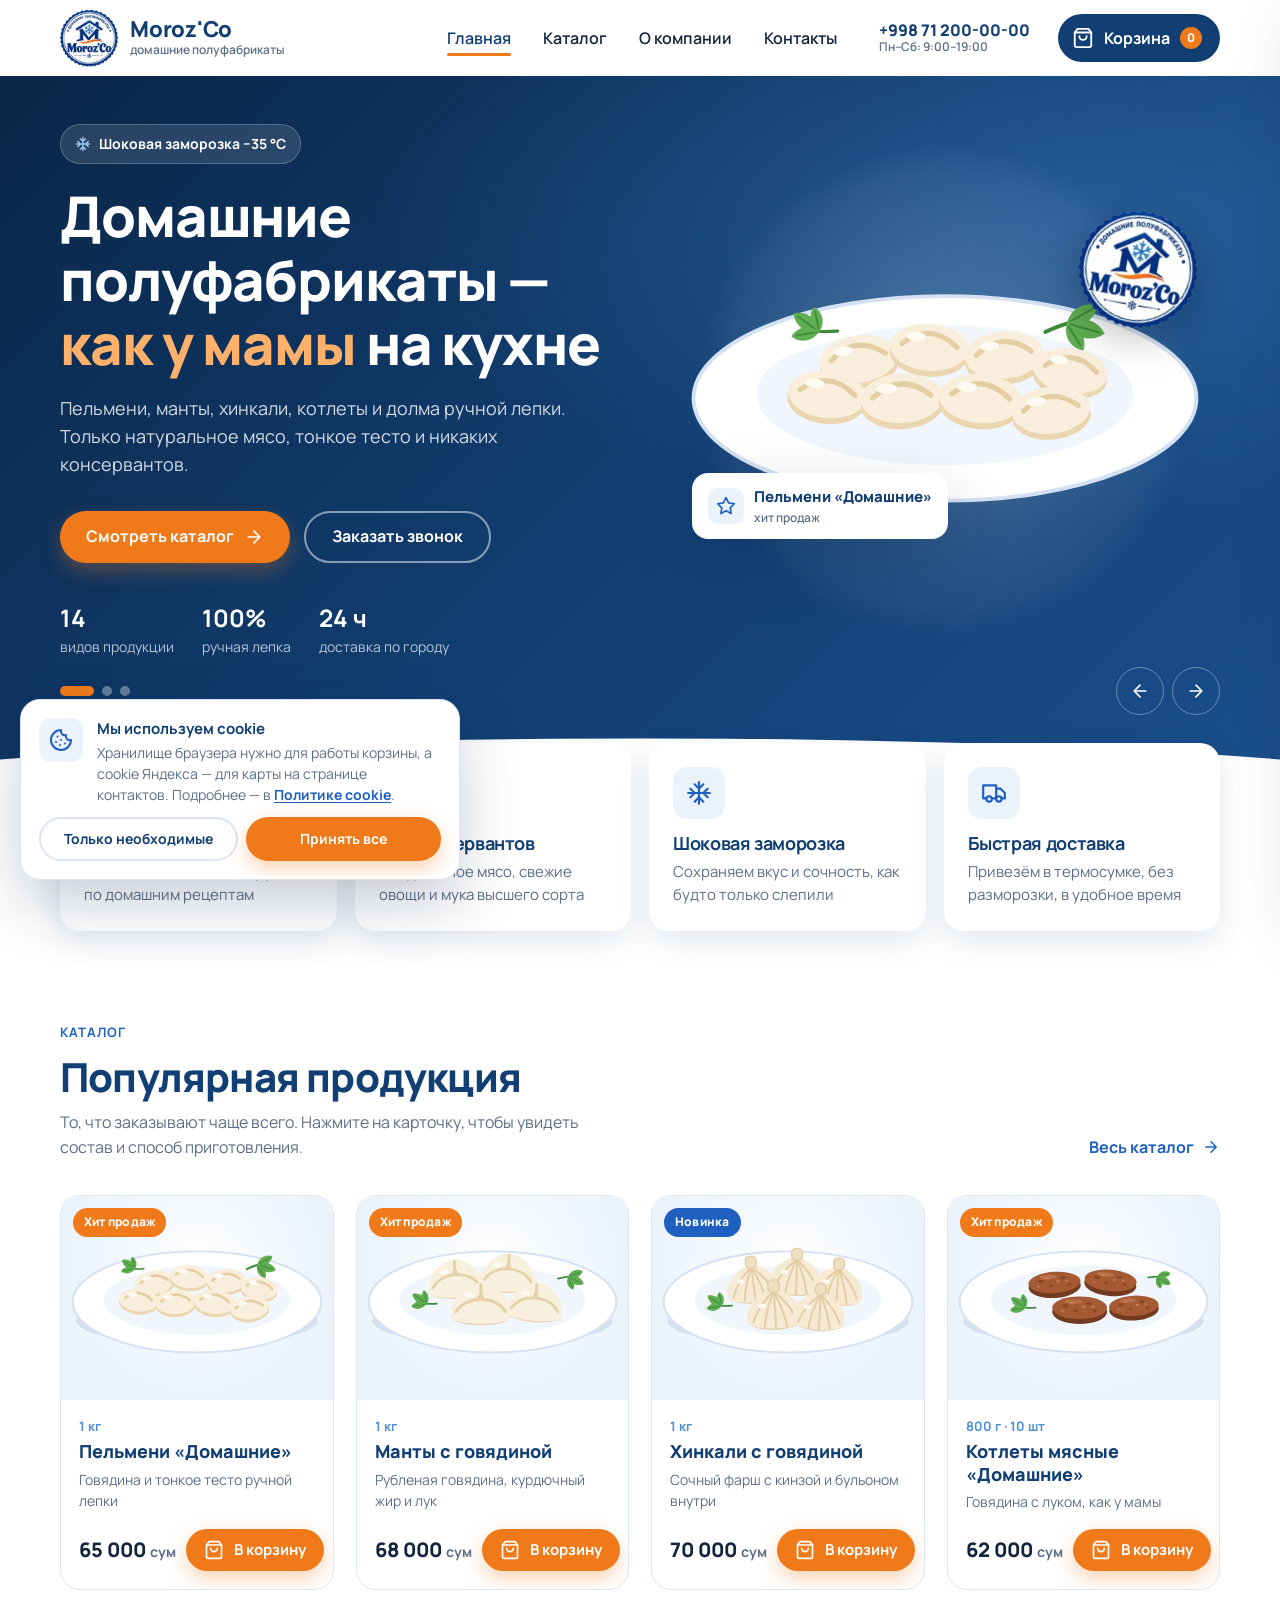
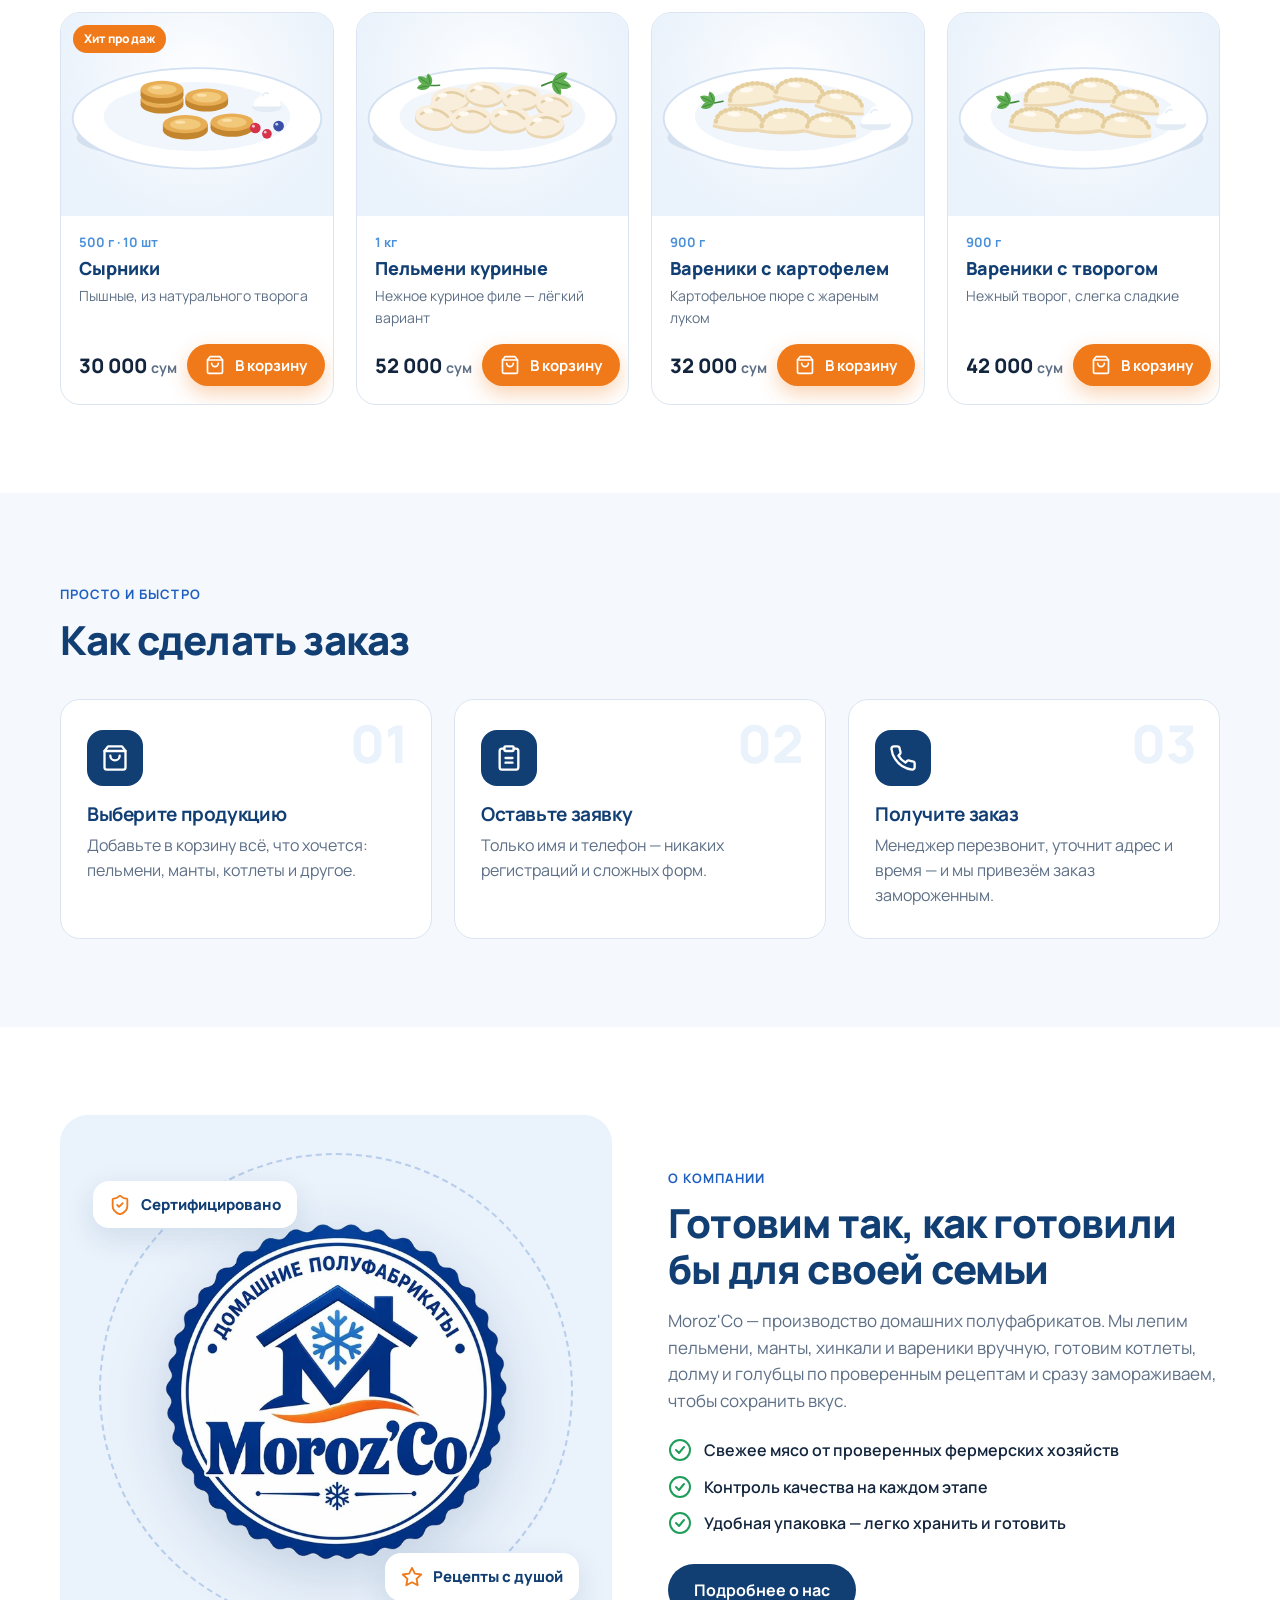
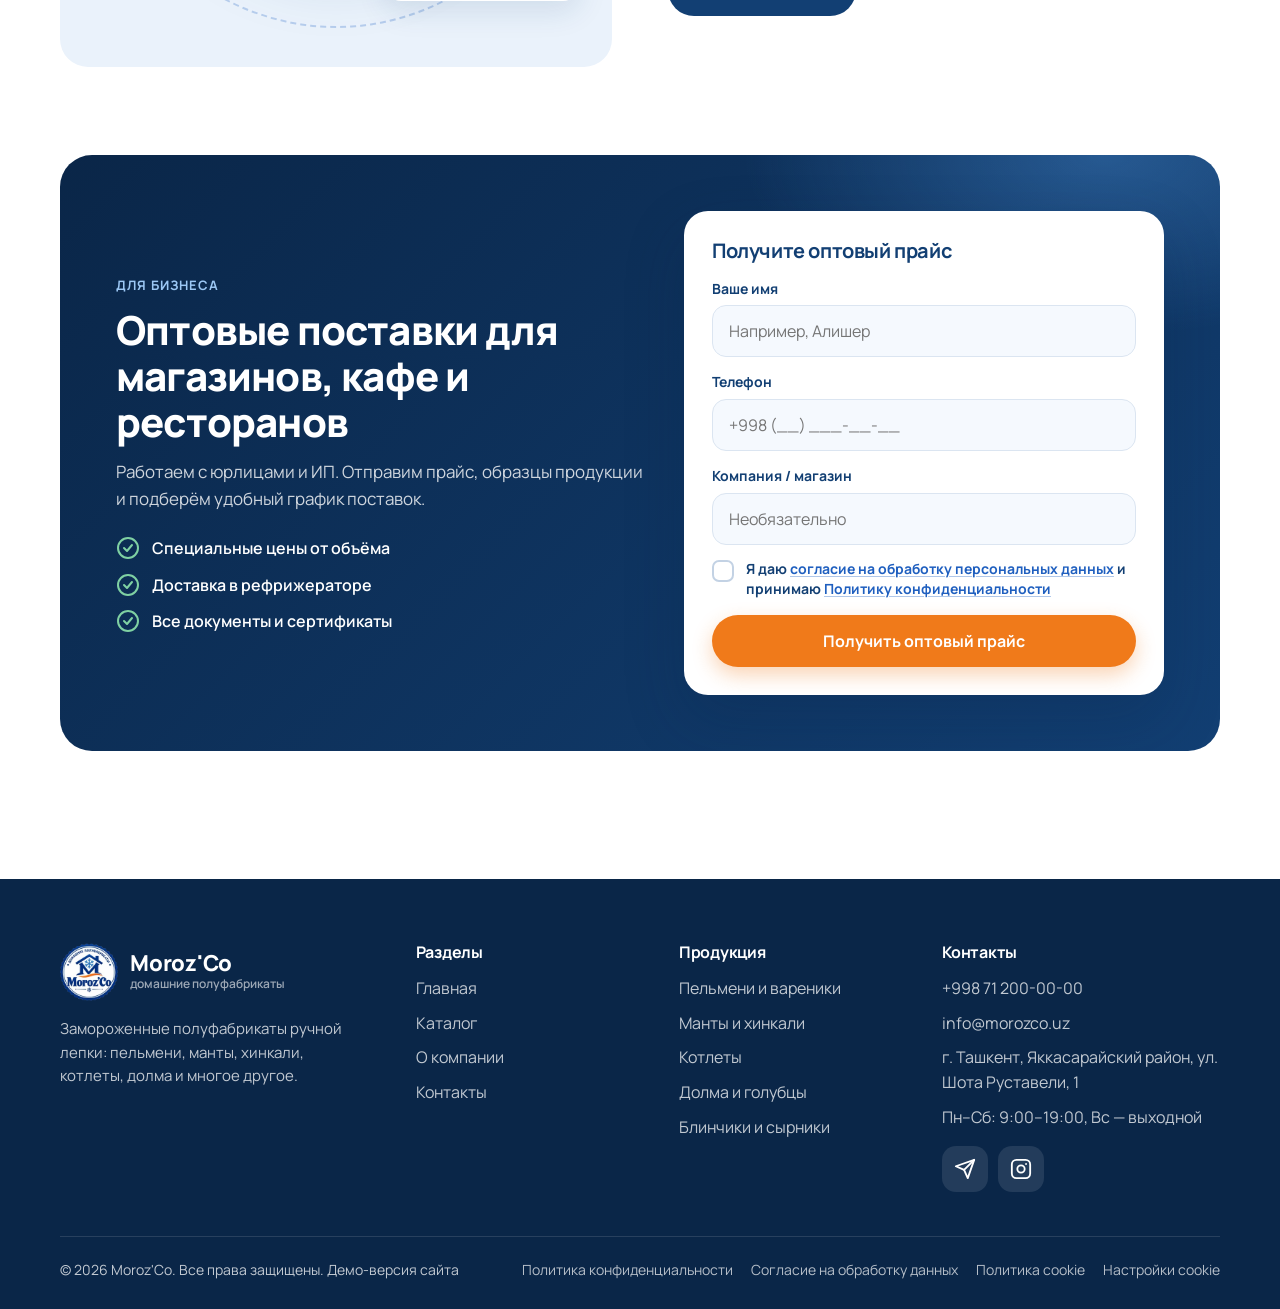
==== commit b9217797: "Политика конфиденциальности, согласие на обработку ПД, политика cookie - Страницы privacy.html, cons" ====
--- a/index.html
+++ b/index.html
@@ -12,7 +12,7 @@
   <link rel="icon" type="image/png" href="assets/img/favicon.png">
   <link rel="apple-touch-icon" href="assets/img/apple-touch-icon.png">
   <link rel="preload" href="assets/fonts/manrope-cyr.woff2" as="font" type="font/woff2" crossorigin>
-  <link rel="stylesheet" href="assets/css/style.css?v=4">
+  <link rel="stylesheet" href="assets/css/style.css?v=7">
 </head>
 <body data-page="home">
   <header class="site-header" id="siteHeader"></header>
@@ -200,12 +200,12 @@
 
   <footer class="site-footer" id="siteFooter"></footer>
 
-  <script src="assets/js/config.js?v=4"></script>
-  <script src="assets/js/data.js?v=4"></script>
-  <script src="assets/js/rules.js?v=4"></script>
-  <script src="assets/js/lead.js?v=4"></script>
-  <script src="assets/js/ui.js?v=4"></script>
-  <script src="assets/js/cart.js?v=4"></script>
-  <script src="assets/js/pages.js?v=4"></script>
+  <script src="assets/js/config.js?v=7"></script>
+  <script src="assets/js/data.js?v=7"></script>
+  <script src="assets/js/rules.js?v=7"></script>
+  <script src="assets/js/lead.js?v=7"></script>
+  <script src="assets/js/ui.js?v=7"></script>
+  <script src="assets/js/cart.js?v=7"></script>
+  <script src="assets/js/pages.js?v=7"></script>
 </body>
 </html>
--- a/assets/css/style.css
+++ b/assets/css/style.css
@@ -38,6 +38,7 @@
   color: var(--text);
   background: var(--white);
   overflow-x: hidden;
+  -webkit-tap-highlight-color: transparent;
 }
 body.no-scroll { overflow: hidden; }
 img { max-width: 100%; height: auto; display: block; }
@@ -340,6 +341,16 @@
 .field__err { font-size: 13px; color: var(--err); font-weight: 600; display: none; }
 .field.has-error .field__err { display: block; animation: shake .35s; }
 .form-note { font-size: 12.5px; color: var(--muted); margin-top: 10px; }
+
+/* галочка согласия на обработку персональных данных */
+.field--agree { margin: 2px 0 16px; }
+.agree { display: flex; gap: 12px; align-items: flex-start; cursor: pointer; font-size: 14px; line-height: 1.45; color: var(--muted); user-select: none; -webkit-user-select: none; }
+.agree input { position: absolute; opacity: 0; width: 1px; height: 1px; pointer-events: none; }
+.agree .check__box { margin-top: 1px; }
+.agree a { color: var(--blue); font-weight: 700; text-decoration: underline; text-decoration-color: rgba(31, 95, 191, .35); text-underline-offset: 2px; }
+.agree a:hover { text-decoration-color: currentColor; }
+.field--agree.has-error .check__box { border-color: var(--err); box-shadow: 0 0 0 4px rgba(214, 58, 58, .12); }
+.field--agree .field__err { margin-top: 6px; padding-left: 34px; }
 .form-error { display: none; margin-top: 12px; padding: 12px 14px; border-radius: 12px; background: #fff1f1; color: var(--err); font-size: 14px; font-weight: 600; }
 .form-error.is-visible { display: block; }
 
@@ -364,26 +375,102 @@
 .page-hero p { margin-top: 12px; color: rgba(255, 255, 255, .8); font-size: 18px; max-width: 620px; }
 
 /* ---------- каталог ---------- */
-.toolbar {
-  position: sticky; top: var(--header-h); z-index: 20; background: rgba(255, 255, 255, .97); padding: 14px 0;
-  border-bottom: 1px solid transparent; transition: border-color .3s, box-shadow .3s;
-}
-.toolbar.is-stuck { border-color: var(--line); box-shadow: 0 8px 20px rgba(18, 63, 115, .06); }
-.toolbar__row { display: flex; gap: 14px; align-items: center; }
-.chips { display: flex; flex-wrap: wrap; gap: 8px; padding: 2px; flex: 1; }
-.chips::-webkit-scrollbar { display: none; }
-.chip {
-  flex: none; height: 42px; padding: 0 18px; border-radius: 999px; border: 1.5px solid var(--line); background: #fff;
-  font-weight: 700; font-size: 15px; color: var(--navy); transition: background-color .25s, color .25s, border-color .25s;
-}
-.chip:hover { border-color: var(--navy); }
-.chip.is-active { background: var(--navy); border-color: var(--navy); color: #fff; }
-.chip sup { font-size: 11px; opacity: .6; margin-left: 2px; }
-.search { position: relative; flex: none; width: 260px; }
-.search svg { position: absolute; left: 14px; top: 50%; width: 18px; height: 18px; transform: translateY(-50%); color: var(--muted); }
-.search .input { height: 44px; padding-left: 42px; border-radius: 999px; }
-.sort { height: 44px; border-radius: 999px; border: 1.5px solid var(--line); background: #fff; padding: 0 14px; font-weight: 600; color: var(--navy); }
-.catalog-count { color: var(--muted); font-weight: 600; margin: 24px 0 18px; }
+.catalog { display: grid; grid-template-columns: 272px minmax(0, 1fr); gap: 28px; align-items: start; padding-top: 32px; padding-bottom: 72px; }
+.catalog__main { display: grid; grid-template-columns: minmax(0, 1fr) auto; gap: 12px; align-items: center; }
+.catalog__main > .active-filters, .catalog__main > .catalog-count, .catalog__main > .grid-products { grid-column: 1 / -1; }
+.catalog__bar { display: flex; gap: 10px; align-items: center; }
+.catalog__bar .dd { min-width: 214px; }
+.grid-products--catalog { grid-template-columns: repeat(3, 1fr); }
+.search { position: relative; display: block; }
+.search svg { position: absolute; left: 16px; top: 50%; width: 18px; height: 18px; transform: translateY(-50%); color: var(--muted); pointer-events: none; }
+.search .input { height: 48px; padding-left: 46px; border-radius: 999px; background: #fff; }
+.search .input::-webkit-search-cancel-button { cursor: pointer; }
+.catalog-count { color: var(--muted); font-weight: 600; font-size: 15px; margin: 2px 0 4px; }
+
+/* фильтры */
+.filters { position: sticky; top: calc(var(--header-h) + 20px); display: grid; gap: 16px; }
+.filters__panel { background: #fff; border: 1px solid var(--line); border-radius: var(--radius); padding: 20px; }
+.filters__grip, .filters .filters__close, .filters__foot { display: none; }
+.filters__head { display: flex; align-items: center; justify-content: space-between; gap: 10px; margin-bottom: 8px; }
+.filters__head h2 { font-size: 20px; color: var(--navy); }
+.filters__reset { font-size: 14px; font-weight: 700; color: var(--orange-600); padding: 6px 4px; }
+.filters__reset:hover { color: var(--orange); }
+.filters__group { border: 0; margin: 0; padding: 14px 0 0; min-width: 0; }
+.filters__group + .filters__group { margin-top: 10px; border-top: 1px solid var(--line); }
+.filters__group legend { float: left; width: 100%; padding: 0; margin-bottom: 8px; font-size: 13px; font-weight: 800; letter-spacing: .06em; text-transform: uppercase; color: var(--muted); }
+.check {
+  display: flex; align-items: center; gap: 12px; padding: 9px 10px; margin: 0 -10px; border-radius: 12px; cursor: pointer;
+  transition: background-color .2s; user-select: none; -webkit-user-select: none;
+}
+.check:hover { background: var(--ice-2); }
+.check input { position: absolute; opacity: 0; width: 1px; height: 1px; pointer-events: none; }
+.check__box {
+  flex: none; width: 22px; height: 22px; border-radius: 7px; border: 2px solid #c3d2e4; background: #fff; display: grid; place-items: center;
+  transition: background-color .2s, border-color .2s, transform .2s var(--ease);
+}
+.check__box svg { width: 14px; height: 14px; color: #fff; stroke-width: 3.2; stroke-dasharray: 24; stroke-dashoffset: 24; transition: stroke-dashoffset .3s var(--ease); }
+.check input:checked + .check__box, .agree input:checked + .check__box { background: var(--navy); border-color: var(--navy); }
+.check input:checked + .check__box svg, .agree input:checked + .check__box svg { stroke-dashoffset: 0; }
+.check:active .check__box, .agree:active .check__box { transform: scale(.9); }
+.check input:focus-visible + .check__box, .agree input:focus-visible + .check__box { outline: 3px solid var(--sky); outline-offset: 2px; }
+.check__label { flex: 1; font-weight: 600; font-size: 15px; line-height: 1.3; }
+.check input:checked ~ .check__label { color: var(--navy); font-weight: 800; }
+.check__count { font-size: 12px; font-weight: 800; color: var(--muted); background: var(--ice); padding: 2px 8px; border-radius: 999px; }
+.filters__help { background: var(--ice); border-radius: var(--radius); padding: 20px; }
+.filters__help b { color: var(--navy); display: block; margin-bottom: 6px; }
+.filters__help p { color: var(--muted); font-size: 14px; margin-bottom: 14px; }
+.filters-overlay { display: none; }
+
+.filter-btn {
+  display: none; align-items: center; justify-content: center; gap: 8px; height: 48px; padding: 0 16px; border-radius: 999px;
+  background: var(--navy); color: #fff; font-weight: 700; font-size: 15px;
+}
+.filter-btn svg { width: 18px; height: 18px; }
+.filter-btn__count { min-width: 22px; height: 22px; padding: 0 6px; border-radius: 11px; background: var(--orange); font-size: 12px; font-weight: 800; display: inline-grid; place-items: center; animation: pop .25s var(--ease); }
+.filter-btn__count[hidden] { display: none; }
+
+.active-filters { display: flex; flex-wrap: wrap; gap: 8px; }
+.active-filters:empty { display: none; }
+.af {
+  display: inline-flex; align-items: center; gap: 6px; height: 36px; padding: 0 10px 0 14px; border-radius: 999px;
+  background: var(--ice); color: var(--navy); font-weight: 700; font-size: 14px; flex: none; animation: pop .25s var(--ease);
+  transition: background-color .2s;
+}
+.af svg { width: 15px; height: 15px; opacity: .7; }
+.af:hover { background: var(--line); }
+.af--reset { background: none; color: var(--orange-600); padding: 0 8px; }
+.af--reset:hover { background: #fff1e5; }
+
+/* выпадающий список */
+.dd { position: relative; }
+.dd__btn {
+  display: inline-flex; align-items: center; gap: 10px; height: 48px; padding: 0 14px 0 16px; border-radius: 999px; width: 100%;
+  border: 1.5px solid var(--line); background: #fff; color: var(--navy); font-weight: 700; font-size: 15px; white-space: nowrap;
+  transition: border-color .2s, box-shadow .2s;
+}
+.dd__btn:hover { border-color: #b5c7de; }
+.dd.is-open .dd__btn { border-color: var(--blue); box-shadow: 0 0 0 4px rgba(31, 95, 191, .12); }
+.dd__icon { width: 18px; height: 18px; color: var(--sky); flex: none; }
+.dd__value { flex: 1; text-align: left; overflow: hidden; text-overflow: ellipsis; }
+.dd__short { display: none; }
+.dd__chev { width: 18px; height: 18px; flex: none; color: var(--muted); transition: transform .3s var(--ease); }
+.dd.is-open .dd__chev { transform: rotate(180deg); }
+.dd__list {
+  position: absolute; right: 0; top: calc(100% + 8px); z-index: 30; min-width: 100%; width: max-content; max-width: 280px;
+  margin: 0; padding: 6px; list-style: none; background: #fff; border-radius: 16px; border: 1px solid var(--line); box-shadow: var(--shadow-lg);
+  opacity: 0; visibility: hidden; transform: translateY(-6px) scale(.98); transform-origin: top right;
+  transition: opacity .2s, transform .25s var(--ease), visibility .2s; outline: none;
+}
+.dd--up .dd__list { top: auto; bottom: calc(100% + 8px); transform-origin: bottom right; transform: translateY(6px) scale(.98); }
+.dd.is-open .dd__list { opacity: 1; visibility: visible; transform: none; }
+.dd__opt {
+  display: flex; align-items: center; justify-content: space-between; gap: 16px; padding: 11px 12px; border-radius: 11px;
+  font-weight: 600; font-size: 15px; color: var(--text); cursor: pointer; transition: background-color .15s, color .15s;
+}
+.dd__opt.is-active { background: var(--ice); color: var(--navy); }
+.dd__opt[aria-selected="true"] { color: var(--navy); font-weight: 800; }
+.dd__check { width: 18px; height: 18px; color: var(--orange); opacity: 0; transform: scale(.6); transition: opacity .2s, transform .25s var(--ease); }
+.dd__opt[aria-selected="true"] .dd__check { opacity: 1; transform: none; }
 .empty { text-align: center; padding: 64px 20px; color: var(--muted); }
 .empty svg { width: 64px; height: 64px; color: var(--line); margin: 0 auto 12px; }
 .empty h3 { color: var(--navy); margin-bottom: 6px; }
@@ -426,6 +513,75 @@
 .footer a:hover { color: #fff; }
 .footer__bottom { display: flex; justify-content: space-between; gap: 16px; flex-wrap: wrap; margin-top: 44px; padding-top: 22px; border-top: 1px solid rgba(255, 255, 255, .12); font-size: 14px; }
 .footer .socials a { background: rgba(255, 255, 255, .1); }
+.footer__legal { display: flex; flex-wrap: wrap; gap: 6px 18px; }
+.footer__legal a, .footer__legal button { color: rgba(255, 255, 255, .7); font-size: 14px; }
+.footer__legal a:hover, .footer__legal button:hover { color: #fff; }
+
+/* ---------- юридические страницы ---------- */
+.legal { display: grid; grid-template-columns: 260px minmax(0, 1fr); gap: 48px; align-items: start; padding-top: 40px; padding-bottom: 80px; }
+.legal__aside { position: sticky; top: calc(var(--header-h) + 24px); }
+.legal__toc summary { display: none; }
+.legal__toc nav { display: grid; }
+.legal__toc nav a {
+  padding: 8px 14px; border-left: 2px solid var(--line); color: var(--muted); font-weight: 600; font-size: 14px; line-height: 1.35;
+  transition: color .2s, border-color .2s, background-color .2s;
+}
+.legal__toc nav a:hover { color: var(--navy); }
+.legal__toc nav a.is-active { color: var(--navy); border-color: var(--orange); background: var(--ice-2); }
+.legal__docs { margin-top: 24px; display: grid; gap: 8px; }
+.legal__docs a { display: flex; align-items: center; gap: 10px; padding: 12px 14px; border-radius: 14px; background: var(--ice-2); font-weight: 700; font-size: 14px; color: var(--navy); }
+.legal__docs a:hover { background: var(--ice); }
+.legal__docs a.is-current { background: var(--navy); color: #fff; }
+.legal__docs svg { width: 18px; height: 18px; flex: none; }
+.legal__body { max-width: 780px; }
+.legal__note { padding: 14px 18px; border-radius: 14px; background: #fff7ec; border: 1px solid #ffe0b8; color: #8a5300; font-size: 14px; font-weight: 600; margin-bottom: 8px; }
+.legal__body h2 { font-size: 22px; color: var(--navy); margin: 36px 0 12px; scroll-margin-top: calc(var(--header-h) + 24px); }
+.legal__body p, .legal__body li { color: #33465f; line-height: 1.7; }
+.legal__body p + p { margin-top: 10px; }
+.legal__body ul { margin: 10px 0; padding-left: 22px; }
+.legal__body li + li { margin-top: 6px; }
+.legal__body li::marker { color: var(--sky); }
+.legal__body a:not(.btn) { color: var(--blue); font-weight: 700; text-decoration: underline; text-decoration-color: rgba(31, 95, 191, .35); text-underline-offset: 2px; }
+.legal__body button.inline-link { color: var(--blue); font-weight: 700; text-decoration: underline; text-underline-offset: 2px; }
+.legal__card { margin-top: 12px; padding: 18px 20px; border-radius: 16px; background: var(--ice-2); border: 1px solid var(--line); display: grid; gap: 6px; }
+.legal__card div { display: grid; grid-template-columns: 170px 1fr; gap: 12px; }
+.legal__card span { color: var(--muted); font-size: 14px; }
+.legal__card b { color: var(--navy); }
+.table-wrap { overflow-x: auto; margin: 14px 0; border: 1px solid var(--line); border-radius: 16px; }
+.legal table { width: 100%; border-collapse: collapse; font-size: 14px; min-width: 620px; }
+.legal th, .legal td { text-align: left; padding: 12px 14px; border-bottom: 1px solid var(--line); vertical-align: top; color: #33465f; }
+.legal th { background: var(--ice-2); color: var(--navy); font-weight: 800; }
+.legal tr:last-child td { border-bottom: 0; }
+.legal td code { font-size: 13px; background: var(--ice); padding: 2px 6px; border-radius: 6px; color: var(--navy); }
+.tag { display: inline-block; padding: 2px 8px; border-radius: 999px; font-size: 12px; font-weight: 800; background: var(--ice); color: var(--blue); white-space: nowrap; }
+.tag--ok { background: #e7f6ee; color: #17834a; }
+.tag--warn { background: #fff1e5; color: var(--orange-600); }
+
+/* ---------- баннер cookie ---------- */
+.cookie {
+  position: fixed; left: 20px; bottom: 20px; z-index: 70; width: min(440px, calc(100% - 40px));
+  display: grid; grid-template-columns: auto 1fr; gap: 12px 14px; padding: 18px; border-radius: 20px;
+  background: #fff; border: 1px solid var(--line); box-shadow: var(--shadow-lg);
+  opacity: 0; visibility: hidden; transform: translateY(24px); transition: opacity .4s, transform .5s var(--ease), visibility .4s;
+}
+.cookie.is-visible { opacity: 1; visibility: visible; transform: none; }
+.cookie__icon { width: 44px; height: 44px; border-radius: 12px; background: var(--ice); color: var(--blue); display: grid; place-items: center; }
+.cookie__icon svg { width: 24px; height: 24px; }
+.cookie p { font-size: 14px; color: var(--muted); line-height: 1.5; }
+.cookie p b { display: block; color: var(--navy); font-size: 15px; margin-bottom: 2px; }
+.cookie p a { color: var(--blue); font-weight: 700; text-decoration: underline; text-underline-offset: 2px; }
+.cookie__btns { grid-column: 1 / -1; display: flex; gap: 8px; }
+.cookie__btns .btn { flex: 1; height: 44px; padding: 0 12px; font-size: 14px; }
+
+/* заглушка карты до согласия на cookie Яндекса */
+.map__stub {
+  position: absolute; inset: 0; display: grid; place-content: center; justify-items: center; gap: 10px; padding: 24px; text-align: center;
+  background: radial-gradient(circle at 50% 40%, #fff, var(--ice) 75%);
+}
+.map__stub > svg { width: 44px; height: 44px; color: var(--blue); }
+.map__stub b { color: var(--navy); font-size: 18px; }
+.map__stub p { color: var(--muted); max-width: 380px; font-size: 14px; }
+.map__stub .btns { display: flex; gap: 10px; flex-wrap: wrap; justify-content: center; margin-top: 6px; }
 
 /* ---------- корзина (выезжающая панель) ---------- */
 .overlay { position: fixed; inset: 0; z-index: 80; background: rgba(10, 38, 72, .5); opacity: 0; visibility: hidden; transition: opacity .35s, visibility .35s; }
@@ -503,9 +659,9 @@
 .cart-bar {
   display: none; position: fixed; left: 12px; right: 12px; bottom: 12px; z-index: 40; height: 60px; border-radius: 18px;
   background: var(--navy); color: #fff; align-items: center; justify-content: space-between; padding: 0 8px 0 18px;
-  box-shadow: var(--shadow-lg); transform: translateY(140%); transition: transform .45s var(--ease);
-}
-.cart-bar.is-visible { transform: none; }
+  box-shadow: var(--shadow-lg); transform: translateY(140%); visibility: hidden; transition: transform .45s var(--ease), visibility .45s;
+}
+.cart-bar.is-visible { transform: none; visibility: visible; }
 .cart-bar b { display: block; font-size: 16px; }
 .cart-bar small { opacity: .75; font-size: 13px; }
 .cart-bar span.go { display: inline-flex; align-items: center; gap: 6px; height: 44px; padding: 0 16px; border-radius: 13px; background: var(--orange); font-weight: 800; }
@@ -535,6 +691,9 @@
   .grid-products { grid-template-columns: repeat(3, 1fr); }
   .features__grid, .stats, .process { grid-template-columns: repeat(2, 1fr); }
   .footer { grid-template-columns: 1fr 1fr; }
+}
+@media (max-width: 1020px) {
+  .grid-products--catalog { grid-template-columns: repeat(2, 1fr); }
 }
 @media (max-width: 900px) {
   :root { --header-h: 68px; }
@@ -561,9 +720,58 @@
   .pmodal { grid-template-columns: 1fr; }
   .pmodal__media { padding: 12px; }
   .pmodal__media img { max-width: 360px; }
-  .toolbar__row { flex-wrap: wrap; }
-  .search { width: auto; flex: 1; }
-  .chips { flex-basis: 100%; order: 3; flex-wrap: nowrap; overflow-x: auto; scrollbar-width: none; }
+  .page-hero { padding: 36px 0 66px; }
+  .page-hero p { font-size: 16px; }
+
+  /* каталог: фильтры уезжают в нижнюю панель, сверху — липкая строка «Фильтры + сортировка» */
+  .catalog { grid-template-columns: 1fr; gap: 0; padding-top: 16px; }
+  .catalog__main { grid-template-columns: minmax(0, 1fr); gap: 10px; }
+  .catalog__bar {
+    position: sticky; top: var(--header-h); z-index: 25; display: grid; grid-template-columns: 1fr 1fr; gap: 10px;
+    margin: 0 -20px; padding: 8px 20px; background: #fff; box-shadow: 0 8px 16px -12px rgba(18, 63, 115, .25);
+  }
+  .filter-btn { display: inline-flex; }
+  .catalog__bar .dd { min-width: 0; }
+  .grid-products--catalog { grid-template-columns: repeat(3, 1fr); }
+  .active-filters { flex-wrap: nowrap; overflow-x: auto; scrollbar-width: none; margin: 0 -20px; padding: 2px 20px; }
+  .active-filters::-webkit-scrollbar { display: none; }
+  .filters {
+    position: fixed; left: 0; right: 0; bottom: 0; top: auto; z-index: 95; display: block;
+    transform: translateY(105%); visibility: hidden; transition: transform .45s var(--ease), visibility .45s;
+  }
+  .filters-open .filters { transform: none; visibility: visible; }
+  .filters__panel {
+    display: flex; flex-direction: column; max-height: 88vh; max-height: 88dvh; border: 0; border-radius: 26px 26px 0 0;
+    padding: 6px 20px 0; box-shadow: var(--shadow-lg);
+  }
+  .filters__grip { display: block; width: 44px; height: 5px; border-radius: 3px; background: var(--line); margin: 6px auto 8px; flex: none; }
+  .filters__head { margin-bottom: 0; }
+  .filters__head h2 { flex: 1; font-size: 22px; }
+  .filters .filters__close { display: grid; }
+  .filters__body { overflow-y: auto; overscroll-behavior: contain; flex: 1; padding-bottom: 6px; }
+  .filters__foot { display: block; flex: none; margin: 0 -20px; padding: 12px 20px calc(12px + env(safe-area-inset-bottom)); border-top: 1px solid var(--line); }
+  .filters__help { display: none; }
+  .check { padding: 12px 10px; }
+  .filters-overlay {
+    display: block; position: fixed; inset: 0; z-index: 94; background: rgba(10, 38, 72, .5);
+    opacity: 0; visibility: hidden; transition: opacity .35s, visibility .35s;
+  }
+  .filters-open .filters-overlay { opacity: 1; visibility: visible; }
+  .dd__list { max-width: calc(100vw - 32px); }
+
+  /* юридические страницы: содержание сворачивается в карточку над текстом */
+  .legal { grid-template-columns: 1fr; gap: 8px; padding-top: 20px; padding-bottom: 56px; }
+  .legal__aside { position: static; }
+  .legal__toc { border: 1px solid var(--line); border-radius: 16px; background: #fff; }
+  .legal__toc summary {
+    display: flex; align-items: center; justify-content: space-between; padding: 14px 16px; cursor: pointer;
+    font-weight: 800; color: var(--navy); list-style: none;
+  }
+  .legal__toc summary::-webkit-details-marker { display: none; }
+  .legal__toc summary svg { width: 18px; height: 18px; transition: transform .3s var(--ease); }
+  .legal__toc[open] summary svg { transform: rotate(180deg); }
+  .legal__toc nav { padding: 0 8px 10px; }
+  .legal__docs { display: none; }
 }
 @media (max-width: 640px) {
   .container { padding: 0 16px; }
@@ -604,10 +812,75 @@
   .modal__box { border-radius: 26px 26px 0 0; max-height: 92vh; padding: 26px 20px 24px; transform: translateY(100%); }
   .modal__box--wide { padding: 0; }
   .pmodal__body { padding: 22px 20px 24px; }
-  .search { min-width: 0; }
-  .sort { flex: 0 1 46%; min-width: 0; padding: 0 10px; }
   .form-card { padding: 22px 18px; }
   .map { min-height: 320px; }
+
+  /* баннер: цифры в одну строку */
+  .slide__facts { display: grid; grid-template-columns: repeat(3, 1fr); gap: 8px; margin-top: 28px; }
+  .slide__facts div { font-size: 12px; line-height: 1.3; }
+  .slide__btns { gap: 10px; margin-top: 24px; }
+
+  /* каталог */
+  .catalog__bar { margin: 0 -16px; padding: 8px 16px; }
+  .active-filters { margin: 0 -16px; padding: 2px 16px; }
+  .filter-btn, .dd__btn { height: 46px; font-size: 14px; }
+  .dd__btn { padding: 0 12px; gap: 8px; }
+  .dd__value .dd__full { display: none; }
+  .dd__value .dd__short { display: inline; }
+
+  /* подвал: разделы и продукция в две колонки */
+  .footer { grid-template-columns: 1fr 1fr; gap: 28px 16px; }
+  .footer > div:first-child, .footer > div:last-child { grid-column: 1 / -1; }
+  .site-footer { padding: 48px 0 calc(24px + env(safe-area-inset-bottom)); }
+
+  /* нижние панели: язычок и безопасная зона у «чёлки» */
+  .modal__box::before {
+    content: ''; position: absolute; top: 8px; left: 50%; z-index: 3; width: 44px; height: 5px; margin-left: -22px;
+    border-radius: 3px; background: rgba(18, 63, 115, .18);
+  }
+  .pmodal__buy { position: sticky; bottom: 0; background: #fff; margin: 0 -20px -24px; padding: 14px 20px calc(16px + env(safe-area-inset-bottom)); }
+  .cart-bar { bottom: calc(12px + env(safe-area-inset-bottom)); }
+  .drawer__body { padding-bottom: calc(22px + env(safe-area-inset-bottom)); }
+  .drawer__head { padding: 16px 16px 16px 20px; }
+
+  .cookie { left: 12px; right: 12px; width: auto; bottom: calc(12px + env(safe-area-inset-bottom)); padding: 16px; gap: 10px 12px; }
+  body.has-cart-bar .cookie { bottom: calc(84px + env(safe-area-inset-bottom)); }
+  .cookie__icon { width: 40px; height: 40px; }
+  .footer__legal { flex-direction: column; gap: 10px; }
+  .footer__legal button { text-align: left; }
+  .legal__body h2 { font-size: 19px; margin-top: 28px; }
+  .legal__body p, .legal__body li { font-size: 15px; }
+  .legal__card div { grid-template-columns: 1fr; gap: 0; }
+  .legal__card div + div { margin-top: 6px; }
+  .drawer__body { padding-left: 16px; padding-right: 16px; }
+}
+
+/* узкие телефоны (iPhone SE, Android 360) */
+@media (max-width: 380px) {
+  .container { padding: 0 14px; }
+  .slide h1, .slide h2 { font-size: 29px; }
+  .grid-products { gap: 10px; }
+  .card__body { padding: 10px; }
+  .card__title { font-size: 14px; }
+  .price { font-size: 16px; }
+  .buy .btn { padding: 0 10px; font-size: 14px; gap: 6px; }
+  .buy .btn svg { width: 18px; height: 18px; }
+  .catalog__bar { margin: 0 -14px; padding: 8px 14px; gap: 8px; }
+  .active-filters { margin: 0 -14px; padding: 2px 14px; }
+  .dd__icon { display: none; }
+  .features__grid { gap: 10px; }
+  .feature { padding: 14px; }
+  .cart-line { grid-template-columns: 60px 1fr auto; gap: 10px; }
+  .cart-line img { width: 60px; height: 45px; }
+}
+
+/* на сенсорных экранах hover «залипает» после тапа — отключаем подъёмы карточек */
+@media (hover: none) {
+  .card:hover, .feature:hover, .contact-item:hover, .btn--primary:hover, .btn--navy:hover { transform: none; }
+  .card:hover { box-shadow: none; border-color: var(--line); }
+  .card:hover .card__media img { transform: none; }
+  .feature:hover .feature__icon { background: var(--ice); color: var(--blue); }
+  .card:active { transform: scale(.985); }
 }
 
 @media (prefers-reduced-motion: reduce) {
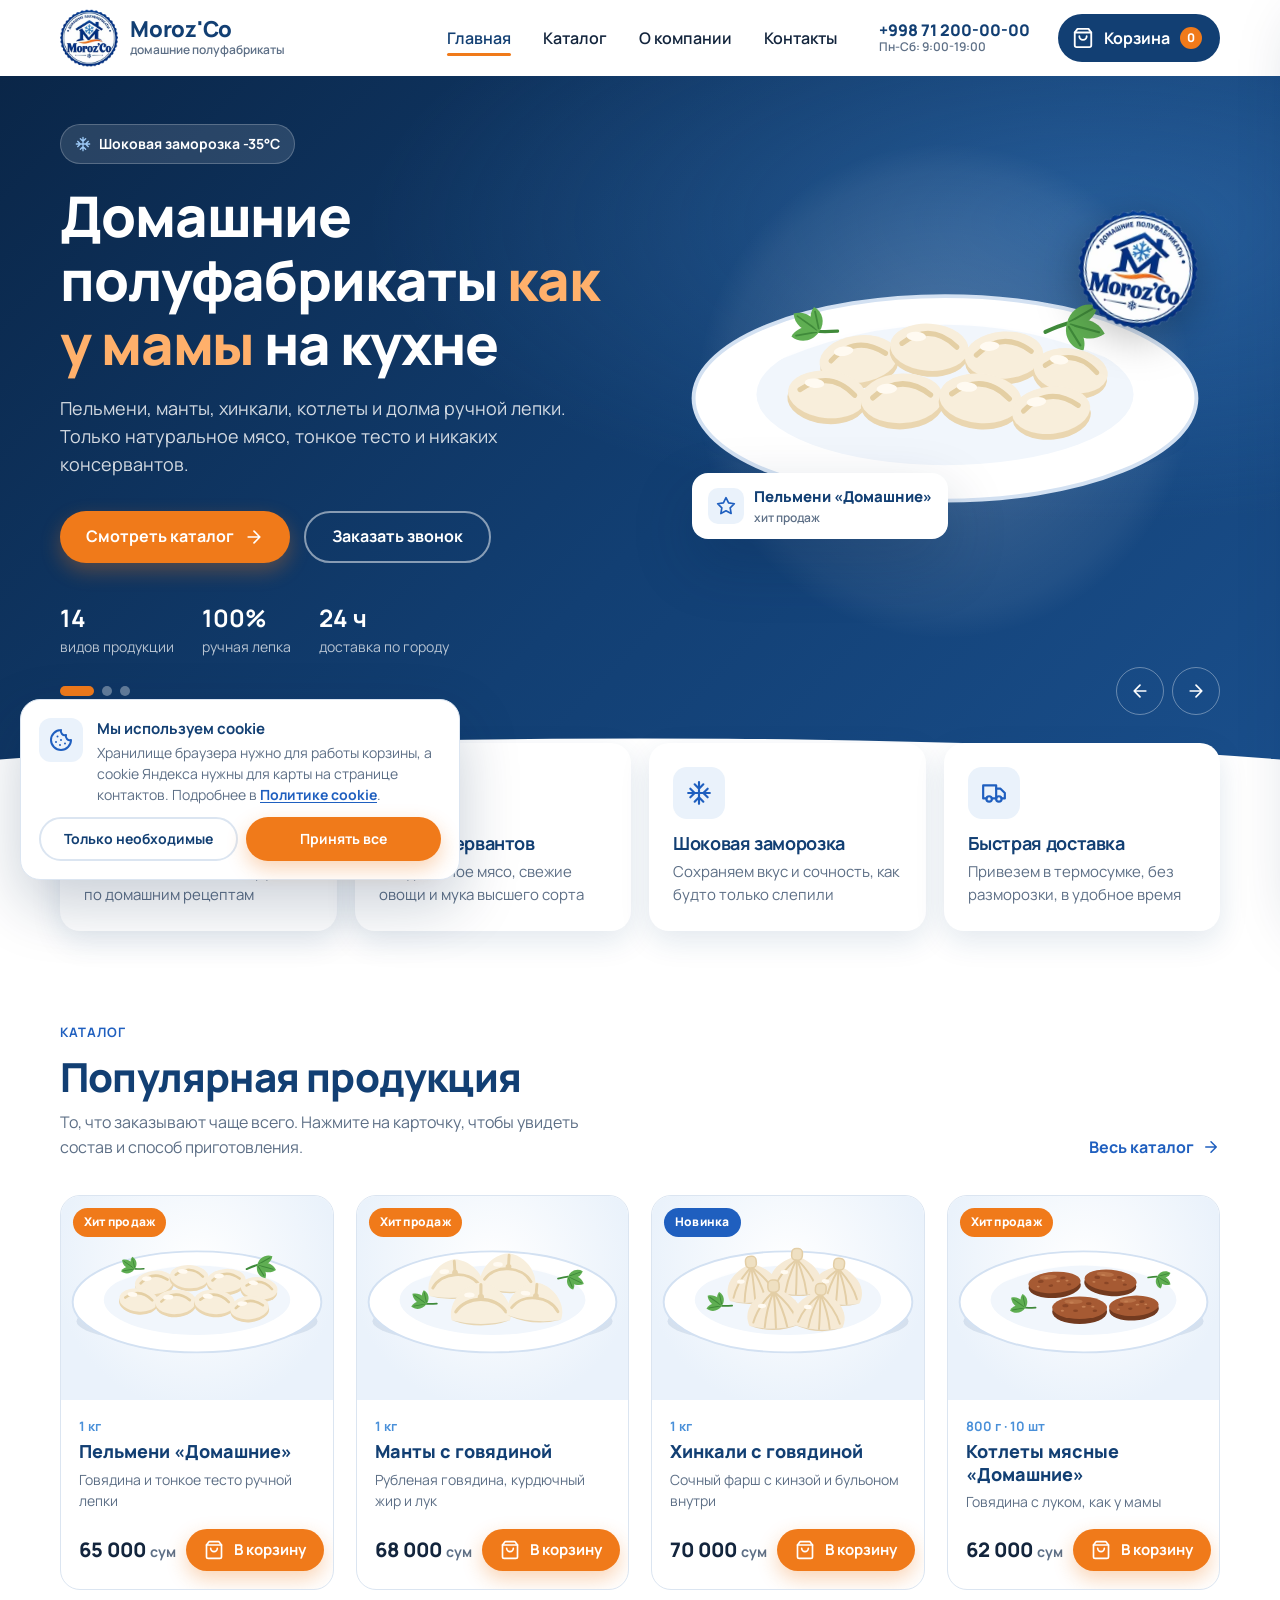
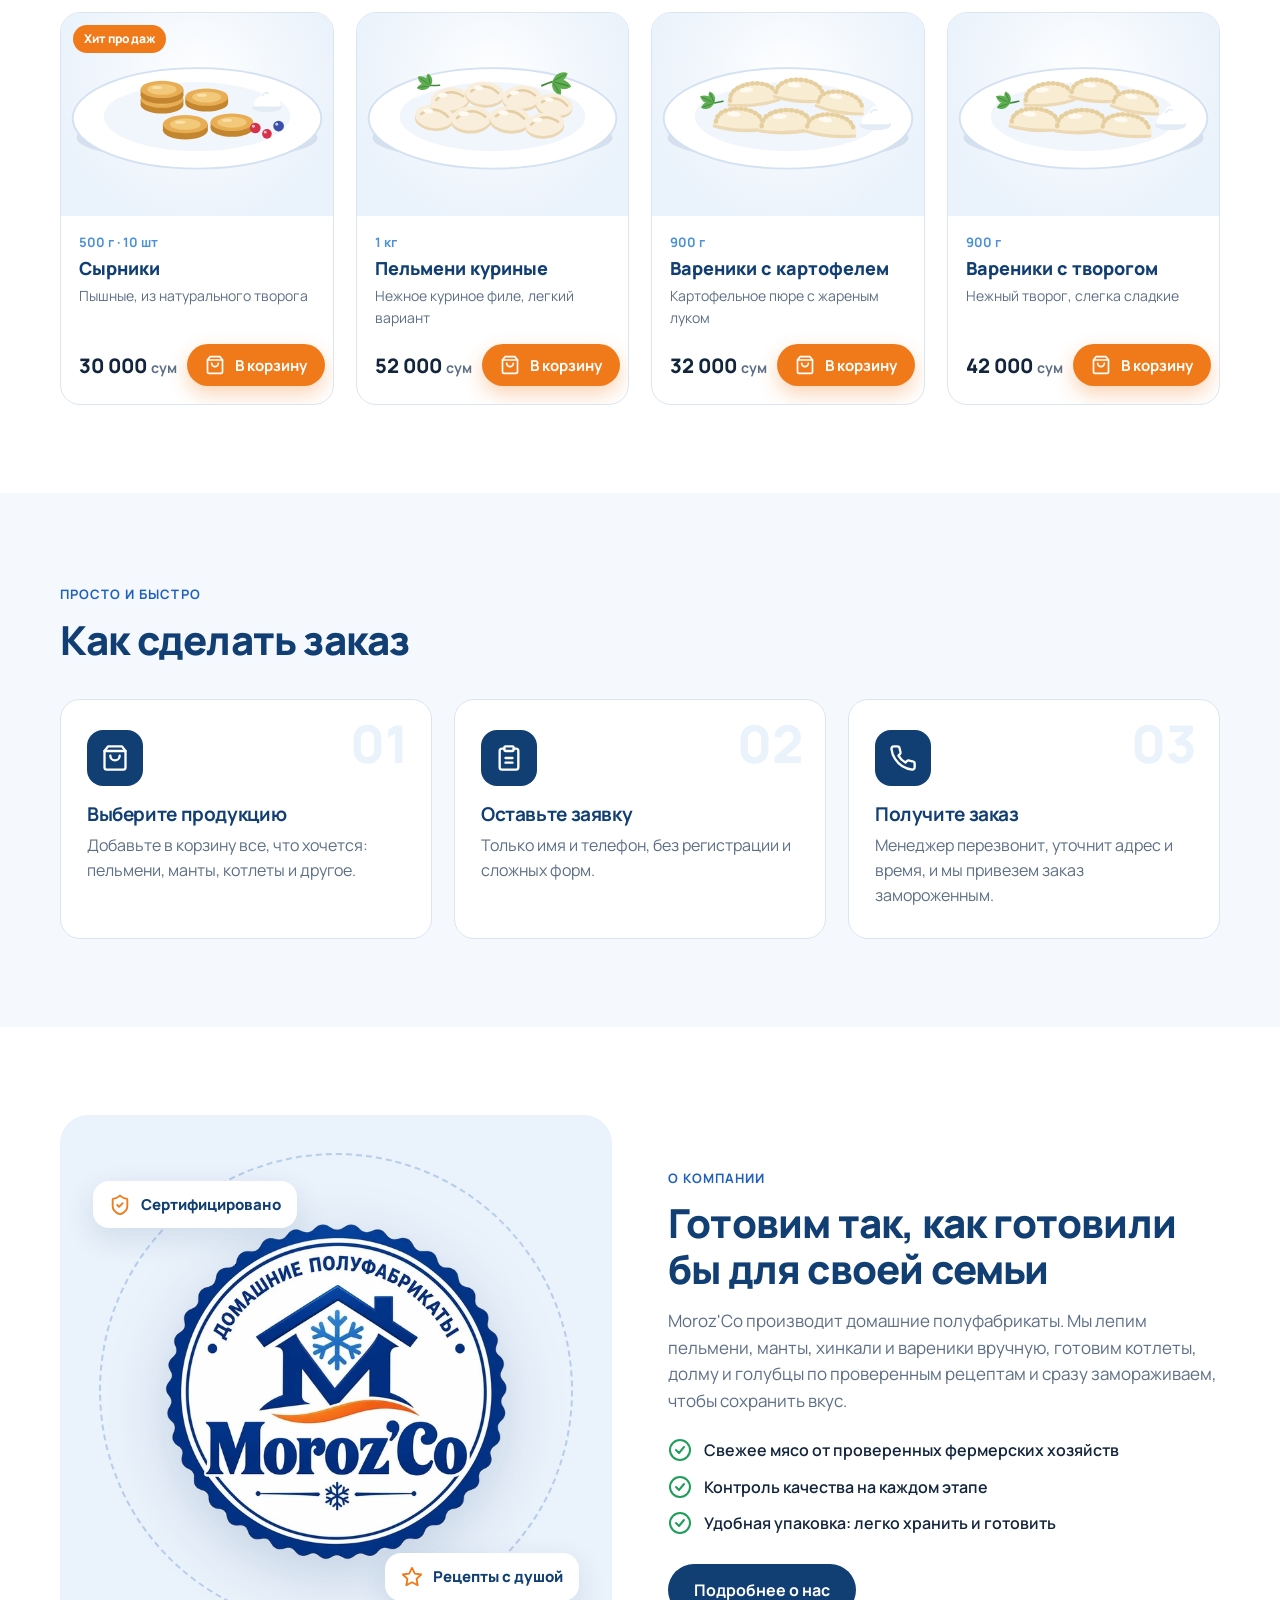
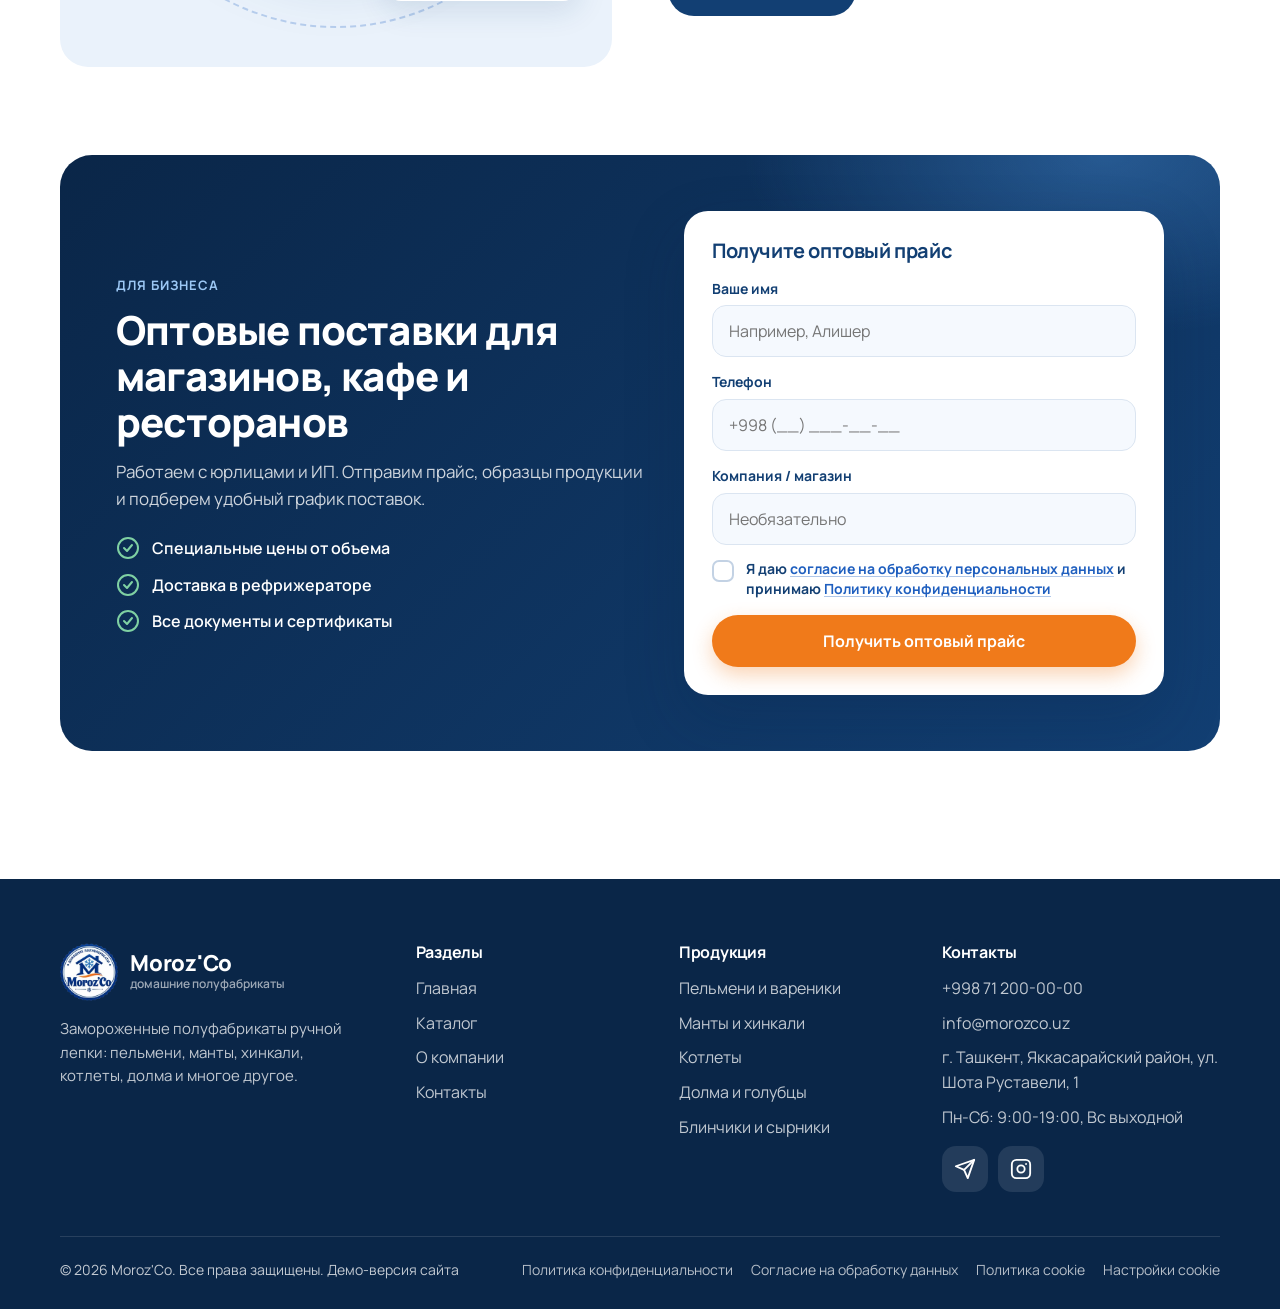
==== commit 490aa7b7: "Тексты сайта без длинных тире, буквы ё и скобок-пояснений - Фразы с длинным тире переписаны через за" ====
--- a/index.html
+++ b/index.html
@@ -3,16 +3,16 @@
 <head>
   <meta charset="utf-8">
   <meta name="viewport" content="width=device-width, initial-scale=1, viewport-fit=cover">
-  <title>Moroz'Co — домашние полуфабрикаты ручной лепки</title>
-  <meta name="description" content="Moroz'Co — замороженные домашние полуфабрикаты: пельмени, вареники, манты, хинкали, котлеты, долма, голубцы, блинчики и сырники. Заказ с доставкой.">
+  <title>Moroz'Co | Домашние полуфабрикаты ручной лепки</title>
+  <meta name="description" content="Moroz'Co: замороженные домашние полуфабрикаты: пельмени, вареники, манты, хинкали, котлеты, долма, голубцы, блинчики и сырники. Заказ с доставкой.">
   <meta name="theme-color" content="#123f73">
-  <meta property="og:title" content="Moroz'Co — домашние полуфабрикаты">
-  <meta property="og:description" content="Пельмени, манты, хинкали, котлеты, долма и другое — ручная лепка и шоковая заморозка.">
+  <meta property="og:title" content="Moroz'Co: домашние полуфабрикаты">
+  <meta property="og:description" content="Пельмени, манты, хинкали, котлеты, долма и другое. Ручная лепка и шоковая заморозка.">
   <meta property="og:image" content="assets/img/logo-512.webp">
   <link rel="icon" type="image/png" href="assets/img/favicon.png">
   <link rel="apple-touch-icon" href="assets/img/apple-touch-icon.png">
   <link rel="preload" href="assets/fonts/manrope-cyr.woff2" as="font" type="font/woff2" crossorigin>
-  <link rel="stylesheet" href="assets/css/style.css?v=7">
+  <link rel="stylesheet" href="assets/css/style.css?v=8">
 </head>
 <body data-page="home">
   <header class="site-header" id="siteHeader"></header>
@@ -25,8 +25,8 @@
         <div class="slider" aria-roledescription="карусель">
           <div class="slide is-active">
             <div class="slide__text">
-              <span class="chip-hero"><svg viewBox="0 0 24 24" fill="none" stroke="currentColor" stroke-width="2" stroke-linecap="round"><path d="M2 12h20M12 2v20M20 16l-4-4 4-4M4 8l4 4-4 4M16 4l-4 4-4-4M8 20l4-4 4 4"/></svg>Шоковая заморозка −35 °C</span>
-              <h1>Домашние полуфабрикаты — <em>как у мамы</em> на кухне</h1>
+              <span class="chip-hero"><svg viewBox="0 0 24 24" fill="none" stroke="currentColor" stroke-width="2" stroke-linecap="round"><path d="M2 12h20M12 2v20M20 16l-4-4 4-4M4 8l4 4-4 4M16 4l-4 4-4-4M8 20l4-4 4 4"/></svg>Шоковая заморозка -35°C</span>
+              <h1>Домашние полуфабрикаты <em>как у мамы</em> на кухне</h1>
               <p>Пельмени, манты, хинкали, котлеты и долма ручной лепки. Только натуральное мясо, тонкое тесто и никаких консервантов.</p>
               <div class="slide__btns">
                 <a class="btn btn--primary" href="catalog.html">Смотреть каталог <svg viewBox="0 0 24 24" fill="none" stroke="currentColor" stroke-width="2" stroke-linecap="round" stroke-linejoin="round"><path d="M5 12h14M12 5l7 7-7 7"/></svg></a>
@@ -48,8 +48,8 @@
           <div class="slide" aria-hidden="true">
             <div class="slide__text">
               <span class="chip-hero"><svg viewBox="0 0 24 24" fill="none" stroke="currentColor" stroke-width="2" stroke-linecap="round" stroke-linejoin="round"><path d="M6 13.87A4 4 0 0 1 7.41 6a5.1 5.1 0 0 1 1.05-1.54 5 5 0 0 1 7.08 0A5.1 5.1 0 0 1 16.59 6 4 4 0 0 1 18 13.87V21H6Z"/><path d="M6 17h12"/></svg>Лепим вручную каждый день</span>
-              <h2>Манты и хинкали — <em>сочные</em> внутри</h2>
-              <p>Рубленое мясо, курдючный жир и много лука. Достаньте из морозилки — через 40 минут на столе горячие манты.</p>
+              <h2><em>Сочные</em> манты и хинкали ручной лепки</h2>
+              <p>Рубленое мясо, курдючный жир и много лука. Достаньте из морозилки, и через 40 минут на столе горячие манты.</p>
               <div class="slide__btns">
                 <a class="btn btn--primary" href="catalog.html#manty">Выбрать манты</a>
                 <a class="btn btn--ghost" href="about.html">О производстве</a>
@@ -57,23 +57,23 @@
             </div>
             <div class="slide__art">
               <img class="float" src="assets/img/products/manty.svg" alt="Манты на тарелке" width="560" height="420">
-              <div class="slide__tag"><i><svg viewBox="0 0 24 24" fill="none" stroke="currentColor" stroke-width="2" stroke-linecap="round" stroke-linejoin="round"><path d="M14 4v10.54a4 4 0 1 1-4 0V4a2 2 0 0 1 4 0Z"/><path d="M12 9v6"/></svg></i><span>Хранение при −18 °C<small>до 6 месяцев</small></span></div>
+              <div class="slide__tag"><i><svg viewBox="0 0 24 24" fill="none" stroke="currentColor" stroke-width="2" stroke-linecap="round" stroke-linejoin="round"><path d="M14 4v10.54a4 4 0 1 1-4 0V4a2 2 0 0 1 4 0Z"/><path d="M12 9v6"/></svg></i><span>Хранение при -18°C<small>до 6 месяцев</small></span></div>
             </div>
           </div>
 
           <div class="slide" aria-hidden="true">
             <div class="slide__text">
               <span class="chip-hero"><svg viewBox="0 0 24 24" fill="none" stroke="currentColor" stroke-width="2" stroke-linecap="round" stroke-linejoin="round"><path d="M10 17h4V5H2v12h3"/><path d="M14 8h4l4 4v5h-3"/><circle cx="7.5" cy="17.5" r="2.5"/><circle cx="16.5" cy="17.5" r="2.5"/></svg>Поставки в магазины и кафе</span>
-              <h2>Оптом — <em>для бизнеса</em> по выгодным ценам</h2>
+              <h2>Оптовые поставки <em>для бизнеса</em> по выгодным ценам</h2>
               <p>Поставляем полуфабрикаты в магазины, кафе и рестораны. Доставка в рефрижераторе по графику, документы и сертификаты.</p>
               <div class="slide__btns">
-                <button class="btn btn--primary" type="button" data-lead="wholesale">Стать партнёром</button>
+                <button class="btn btn--primary" type="button" data-lead="wholesale">Стать партнером</button>
                 <a class="btn btn--ghost" href="#opt">Подробнее</a>
               </div>
             </div>
             <div class="slide__art">
               <img class="float" src="assets/img/products/kotlety.svg" alt="Котлеты на тарелке" width="560" height="420">
-              <div class="slide__tag"><i><svg viewBox="0 0 24 24" fill="none" stroke="currentColor" stroke-width="2" stroke-linecap="round" stroke-linejoin="round"><path d="M3 9l1.5-5h15L21 9"/><path d="M3 9h18v1a3 3 0 0 1-6 0 3 3 0 0 1-6 0 3 3 0 0 1-6 0Z"/><path d="M5 13v8h14v-8"/><path d="M10 21v-5h4v5"/></svg></i><span>120+ партнёров<small>магазины и кафе</small></span></div>
+              <div class="slide__tag"><i><svg viewBox="0 0 24 24" fill="none" stroke="currentColor" stroke-width="2" stroke-linecap="round" stroke-linejoin="round"><path d="M3 9l1.5-5h15L21 9"/><path d="M3 9h18v1a3 3 0 0 1-6 0 3 3 0 0 1-6 0 3 3 0 0 1-6 0Z"/><path d="M5 13v8h14v-8"/><path d="M10 21v-5h4v5"/></svg></i><span>120+ партнеров<small>магазины и кафе</small></span></div>
             </div>
           </div>
         </div>
@@ -104,7 +104,7 @@
         </div>
         <div class="feature reveal reveal-d3">
           <div class="feature__icon"><svg viewBox="0 0 24 24" fill="none" stroke="currentColor" stroke-width="2" stroke-linecap="round" stroke-linejoin="round"><path d="M10 17h4V5H2v12h3"/><path d="M14 8h4l4 4v5h-3"/><circle cx="7.5" cy="17.5" r="2.5"/><circle cx="16.5" cy="17.5" r="2.5"/></svg></div>
-          <h3>Быстрая доставка</h3><p>Привезём в термосумке, без разморозки, в удобное время</p>
+          <h3>Быстрая доставка</h3><p>Привезем в термосумке, без разморозки, в удобное время</p>
         </div>
       </div>
     </section>
@@ -136,15 +136,15 @@
         <div class="steps">
           <div class="step reveal">
             <div class="step__icon"><svg viewBox="0 0 24 24" fill="none" stroke="currentColor" stroke-width="2" stroke-linecap="round" stroke-linejoin="round"><path d="M6 2 3 6v14a2 2 0 0 0 2 2h14a2 2 0 0 0 2-2V6l-3-4Z"/><path d="M3 6h18"/><path d="M16 10a4 4 0 0 1-8 0"/></svg></div>
-            <h3>Выберите продукцию</h3><p>Добавьте в корзину всё, что хочется: пельмени, манты, котлеты и другое.</p>
+            <h3>Выберите продукцию</h3><p>Добавьте в корзину все, что хочется: пельмени, манты, котлеты и другое.</p>
           </div>
           <div class="step reveal reveal-d1">
             <div class="step__icon"><svg viewBox="0 0 24 24" fill="none" stroke="currentColor" stroke-width="2" stroke-linecap="round" stroke-linejoin="round"><rect x="8" y="2" width="8" height="4" rx="1"/><path d="M16 4h2a2 2 0 0 1 2 2v14a2 2 0 0 1-2 2H6a2 2 0 0 1-2-2V6a2 2 0 0 1 2-2h2"/><path d="M9 12h6M9 16h6"/></svg></div>
-            <h3>Оставьте заявку</h3><p>Только имя и телефон — никаких регистраций и сложных форм.</p>
+            <h3>Оставьте заявку</h3><p>Только имя и телефон, без регистрации и сложных форм.</p>
           </div>
           <div class="step reveal reveal-d2">
             <div class="step__icon"><svg viewBox="0 0 24 24" fill="none" stroke="currentColor" stroke-width="2" stroke-linecap="round" stroke-linejoin="round"><path d="M22 16.92v3a2 2 0 0 1-2.18 2 19.8 19.8 0 0 1-8.63-3.07 19.5 19.5 0 0 1-6-6A19.8 19.8 0 0 1 2.12 4.18 2 2 0 0 1 4.11 2h3a2 2 0 0 1 2 1.72c.13.96.36 1.9.7 2.81a2 2 0 0 1-.45 2.11L8.09 9.91a16 16 0 0 0 6 6l1.27-1.27a2 2 0 0 1 2.11-.45c.91.34 1.85.57 2.81.7A2 2 0 0 1 22 16.92Z"/></svg></div>
-            <h3>Получите заказ</h3><p>Менеджер перезвонит, уточнит адрес и время — и мы привезём заказ замороженным.</p>
+            <h3>Получите заказ</h3><p>Менеджер перезвонит, уточнит адрес и время, и мы привезем заказ замороженным.</p>
           </div>
         </div>
       </div>
@@ -163,12 +163,12 @@
           <div class="eyebrow">О компании</div>
           <h2 class="section__title">Готовим так, как готовили бы для своей семьи</h2>
           <div class="prose">
-            <p>Moroz'Co — производство домашних полуфабрикатов. Мы лепим пельмени, манты, хинкали и вареники вручную, готовим котлеты, долму и голубцы по проверенным рецептам и сразу замораживаем, чтобы сохранить вкус.</p>
+            <p>Moroz'Co производит домашние полуфабрикаты. Мы лепим пельмени, манты, хинкали и вареники вручную, готовим котлеты, долму и голубцы по проверенным рецептам и сразу замораживаем, чтобы сохранить вкус.</p>
           </div>
           <ul class="checklist">
             <li><svg viewBox="0 0 24 24" fill="none" stroke="currentColor" stroke-width="2" stroke-linecap="round" stroke-linejoin="round"><circle cx="12" cy="12" r="10"/><path d="m8 12 3 3 5-6"/></svg>Свежее мясо от проверенных фермерских хозяйств</li>
             <li><svg viewBox="0 0 24 24" fill="none" stroke="currentColor" stroke-width="2" stroke-linecap="round" stroke-linejoin="round"><circle cx="12" cy="12" r="10"/><path d="m8 12 3 3 5-6"/></svg>Контроль качества на каждом этапе</li>
-            <li><svg viewBox="0 0 24 24" fill="none" stroke="currentColor" stroke-width="2" stroke-linecap="round" stroke-linejoin="round"><circle cx="12" cy="12" r="10"/><path d="m8 12 3 3 5-6"/></svg>Удобная упаковка — легко хранить и готовить</li>
+            <li><svg viewBox="0 0 24 24" fill="none" stroke="currentColor" stroke-width="2" stroke-linecap="round" stroke-linejoin="round"><circle cx="12" cy="12" r="10"/><path d="m8 12 3 3 5-6"/></svg>Удобная упаковка: легко хранить и готовить</li>
           </ul>
           <a class="btn btn--navy" href="about.html" style="margin-top:28px">Подробнее о нас</a>
         </div>
@@ -182,9 +182,9 @@
           <div>
             <div class="eyebrow" style="color:#9cc8f5">Для бизнеса</div>
             <h2>Оптовые поставки для магазинов, кафе и ресторанов</h2>
-            <p>Работаем с юрлицами и ИП. Отправим прайс, образцы продукции и подберём удобный график поставок.</p>
+            <p>Работаем с юрлицами и ИП. Отправим прайс, образцы продукции и подберем удобный график поставок.</p>
             <ul class="checklist">
-              <li><svg viewBox="0 0 24 24" fill="none" stroke="currentColor" stroke-width="2" stroke-linecap="round" stroke-linejoin="round"><circle cx="12" cy="12" r="10"/><path d="m8 12 3 3 5-6"/></svg>Специальные цены от объёма</li>
+              <li><svg viewBox="0 0 24 24" fill="none" stroke="currentColor" stroke-width="2" stroke-linecap="round" stroke-linejoin="round"><circle cx="12" cy="12" r="10"/><path d="m8 12 3 3 5-6"/></svg>Специальные цены от объема</li>
               <li><svg viewBox="0 0 24 24" fill="none" stroke="currentColor" stroke-width="2" stroke-linecap="round" stroke-linejoin="round"><circle cx="12" cy="12" r="10"/><path d="m8 12 3 3 5-6"/></svg>Доставка в рефрижераторе</li>
               <li><svg viewBox="0 0 24 24" fill="none" stroke="currentColor" stroke-width="2" stroke-linecap="round" stroke-linejoin="round"><circle cx="12" cy="12" r="10"/><path d="m8 12 3 3 5-6"/></svg>Все документы и сертификаты</li>
             </ul>
@@ -200,12 +200,12 @@
 
   <footer class="site-footer" id="siteFooter"></footer>
 
-  <script src="assets/js/config.js?v=7"></script>
-  <script src="assets/js/data.js?v=7"></script>
-  <script src="assets/js/rules.js?v=7"></script>
-  <script src="assets/js/lead.js?v=7"></script>
-  <script src="assets/js/ui.js?v=7"></script>
-  <script src="assets/js/cart.js?v=7"></script>
-  <script src="assets/js/pages.js?v=7"></script>
+  <script src="assets/js/config.js?v=8"></script>
+  <script src="assets/js/data.js?v=8"></script>
+  <script src="assets/js/rules.js?v=8"></script>
+  <script src="assets/js/lead.js?v=8"></script>
+  <script src="assets/js/ui.js?v=8"></script>
+  <script src="assets/js/cart.js?v=8"></script>
+  <script src="assets/js/pages.js?v=8"></script>
 </body>
 </html>
--- a/assets/css/style.css
+++ b/assets/css/style.css
@@ -1,4 +1,4 @@
-/* Moroz'Co — стили сайта */
+/* Moroz'Co - стили сайта */
 @font-face { font-family: 'Manrope'; src: url('../fonts/manrope-cyr.woff2') format('woff2'); font-weight: 200 800; font-display: swap; unicode-range: U+0301, U+0400-045F, U+0490-0491, U+04B0-04B1, U+2116; }
 @font-face { font-family: 'Manrope'; src: url('../fonts/manrope-lat.woff2') format('woff2'); font-weight: 200 800; font-display: swap; unicode-range: U+0000-00FF, U+0131, U+0152-0153, U+02BB-02BC, U+02C6, U+02DA, U+02DC, U+0304, U+0308, U+0329, U+2000-206F, U+20AC, U+2122, U+2191, U+2193, U+2212, U+2215, U+FEFF, U+FFFD; }
 
@@ -723,7 +723,7 @@
   .page-hero { padding: 36px 0 66px; }
   .page-hero p { font-size: 16px; }
 
-  /* каталог: фильтры уезжают в нижнюю панель, сверху — липкая строка «Фильтры + сортировка» */
+  /* каталог: фильтры уезжают в нижнюю панель, сверху - липкая строка «Фильтры + сортировка» */
   .catalog { grid-template-columns: 1fr; gap: 0; padding-top: 16px; }
   .catalog__main { grid-template-columns: minmax(0, 1fr); gap: 10px; }
   .catalog__bar {
@@ -833,7 +833,7 @@
   .footer > div:first-child, .footer > div:last-child { grid-column: 1 / -1; }
   .site-footer { padding: 48px 0 calc(24px + env(safe-area-inset-bottom)); }
 
-  /* нижние панели: язычок и безопасная зона у «чёлки» */
+  /* нижние панели: язычок и безопасная зона у «челки» */
   .modal__box::before {
     content: ''; position: absolute; top: 8px; left: 50%; z-index: 3; width: 44px; height: 5px; margin-left: -22px;
     border-radius: 3px; background: rgba(18, 63, 115, .18);
@@ -874,7 +874,7 @@
   .cart-line img { width: 60px; height: 45px; }
 }
 
-/* на сенсорных экранах hover «залипает» после тапа — отключаем подъёмы карточек */
+/* на сенсорных экранах hover «залипает» после тапа - отключаем подъемы карточек */
 @media (hover: none) {
   .card:hover, .feature:hover, .contact-item:hover, .btn--primary:hover, .btn--navy:hover { transform: none; }
   .card:hover { box-shadow: none; border-color: var(--line); }
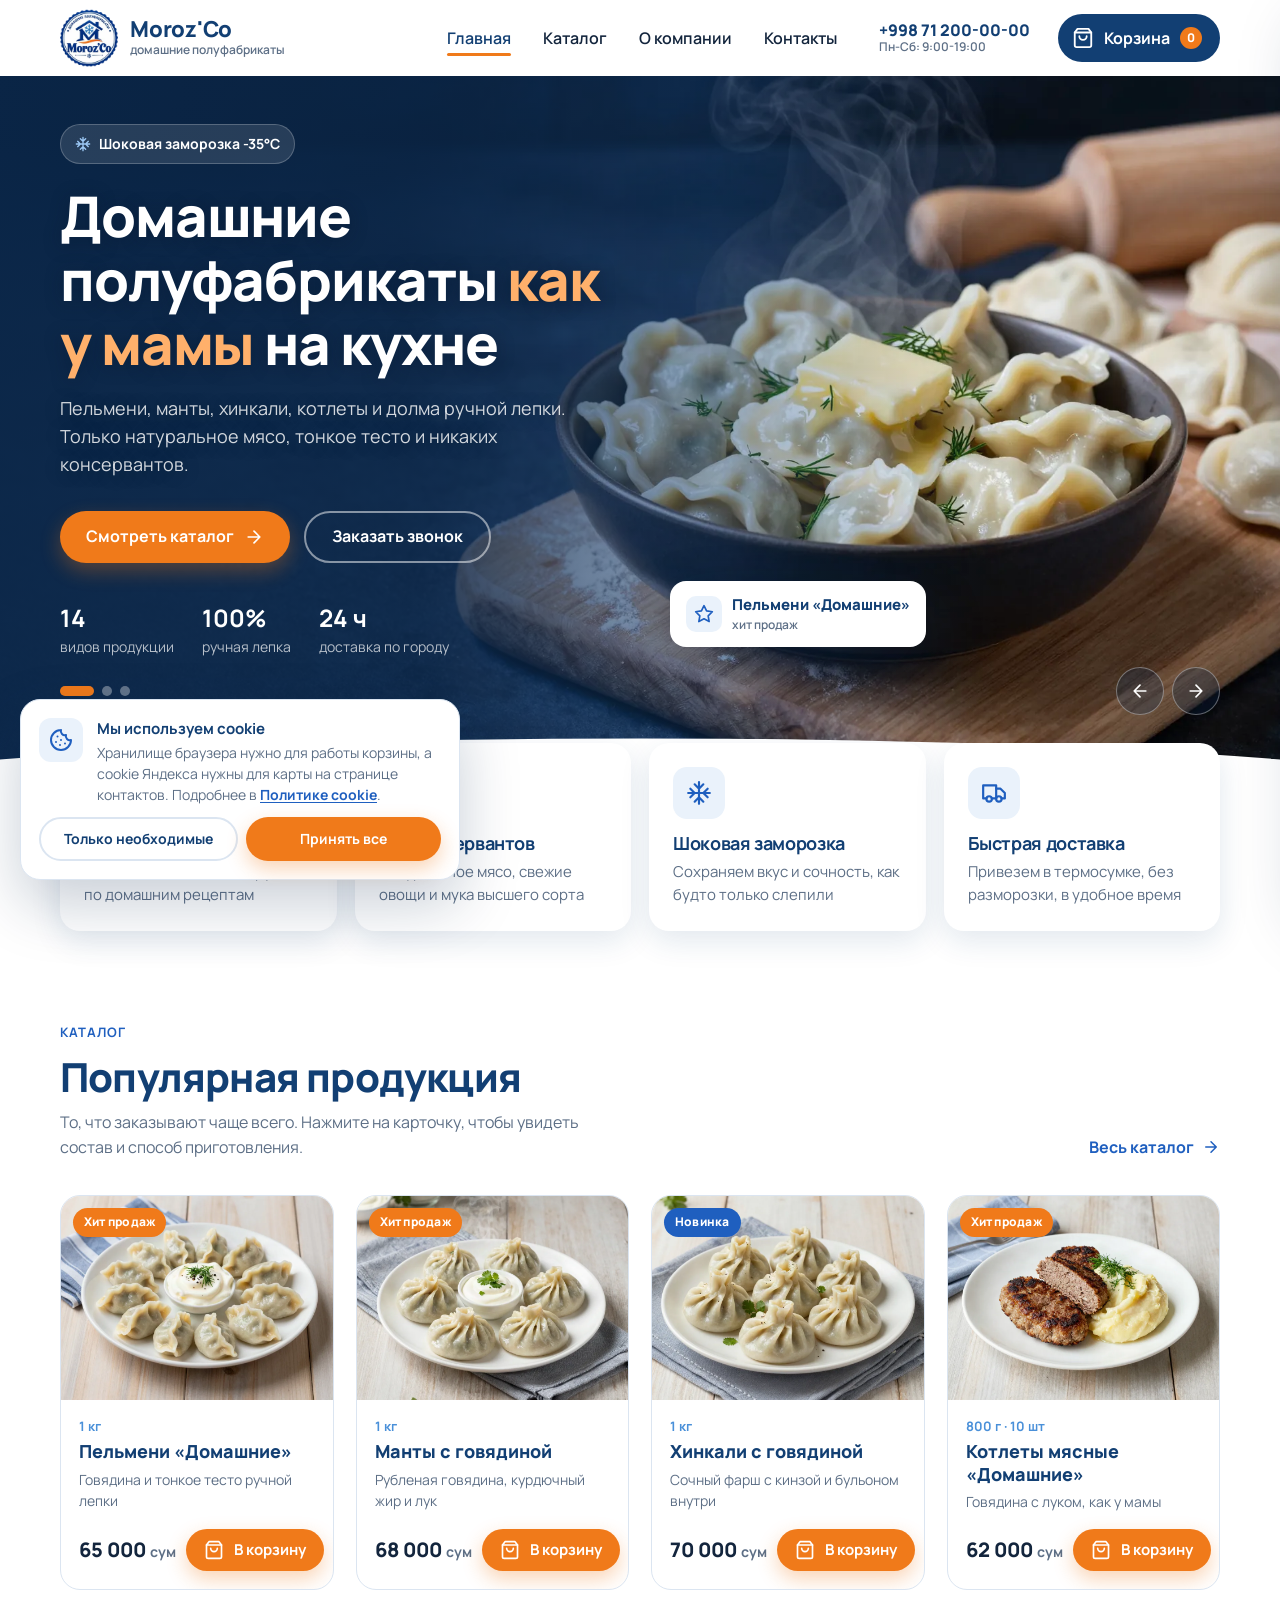
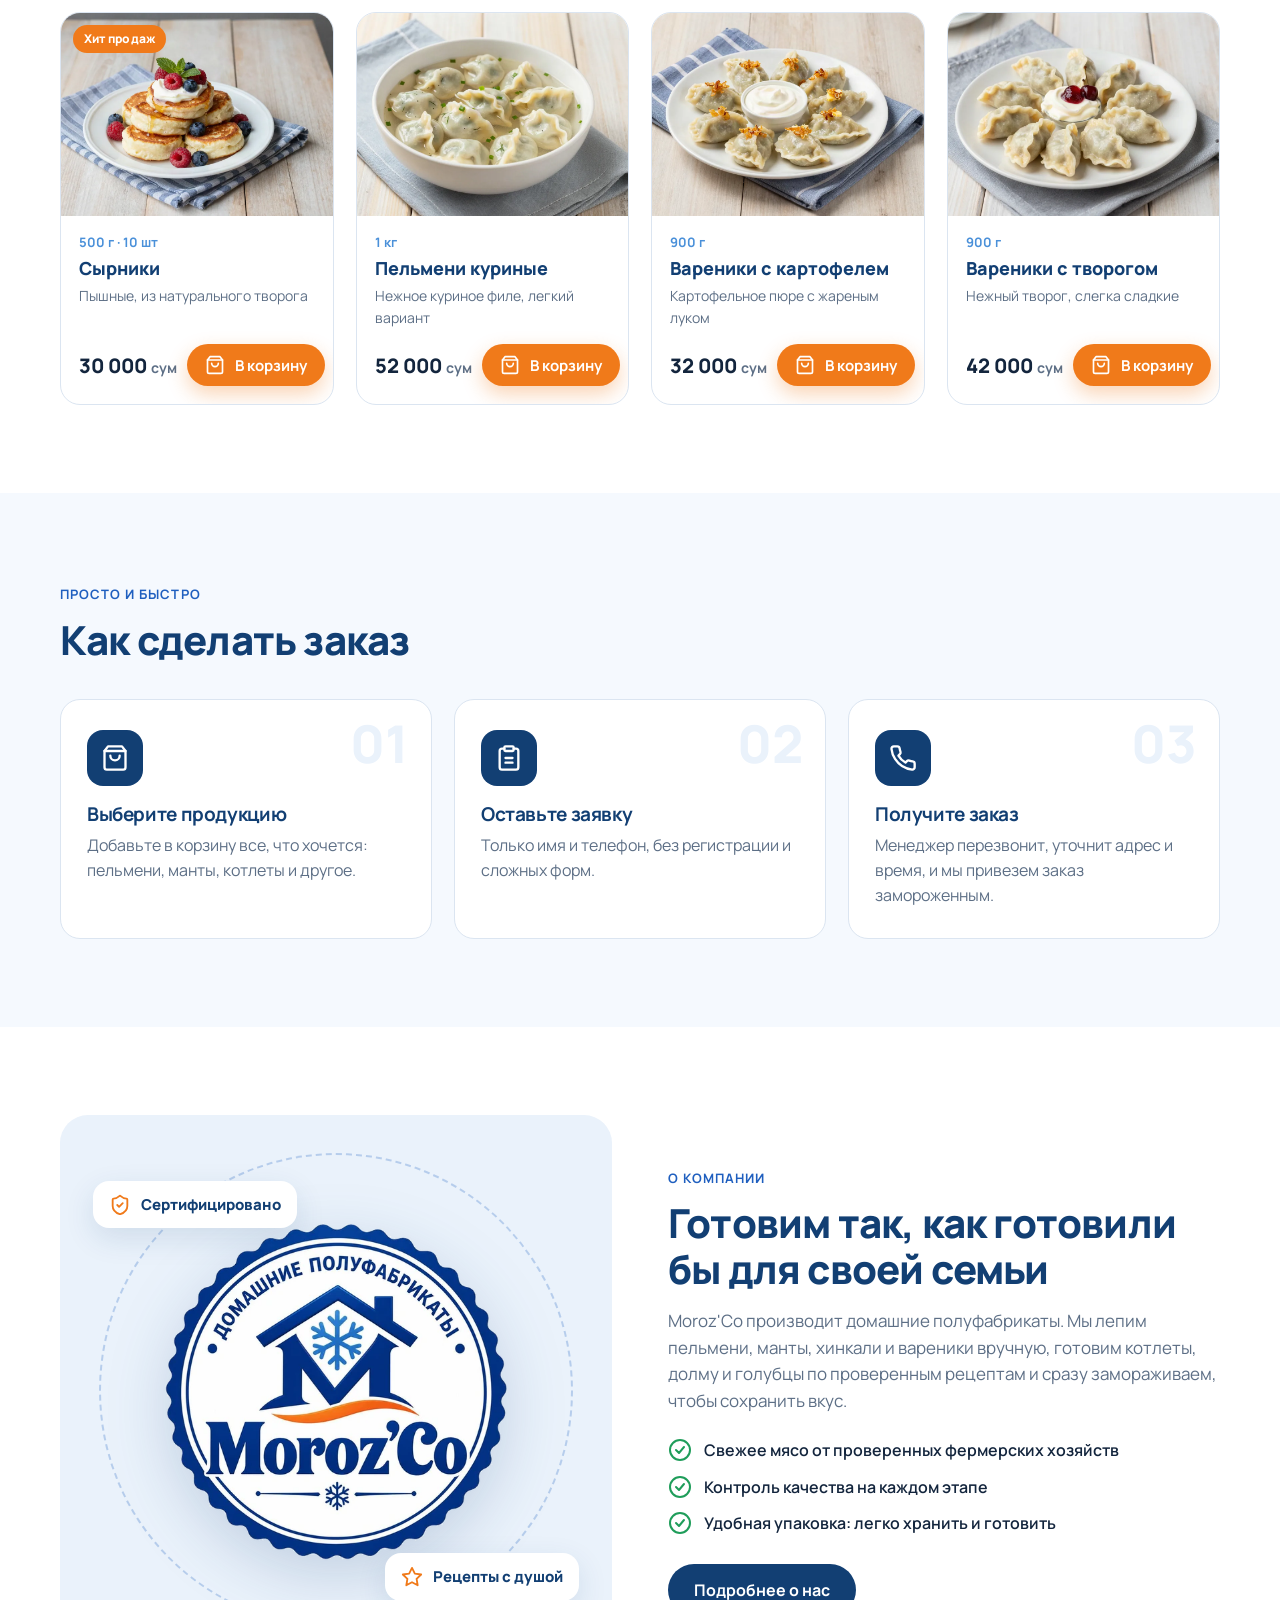
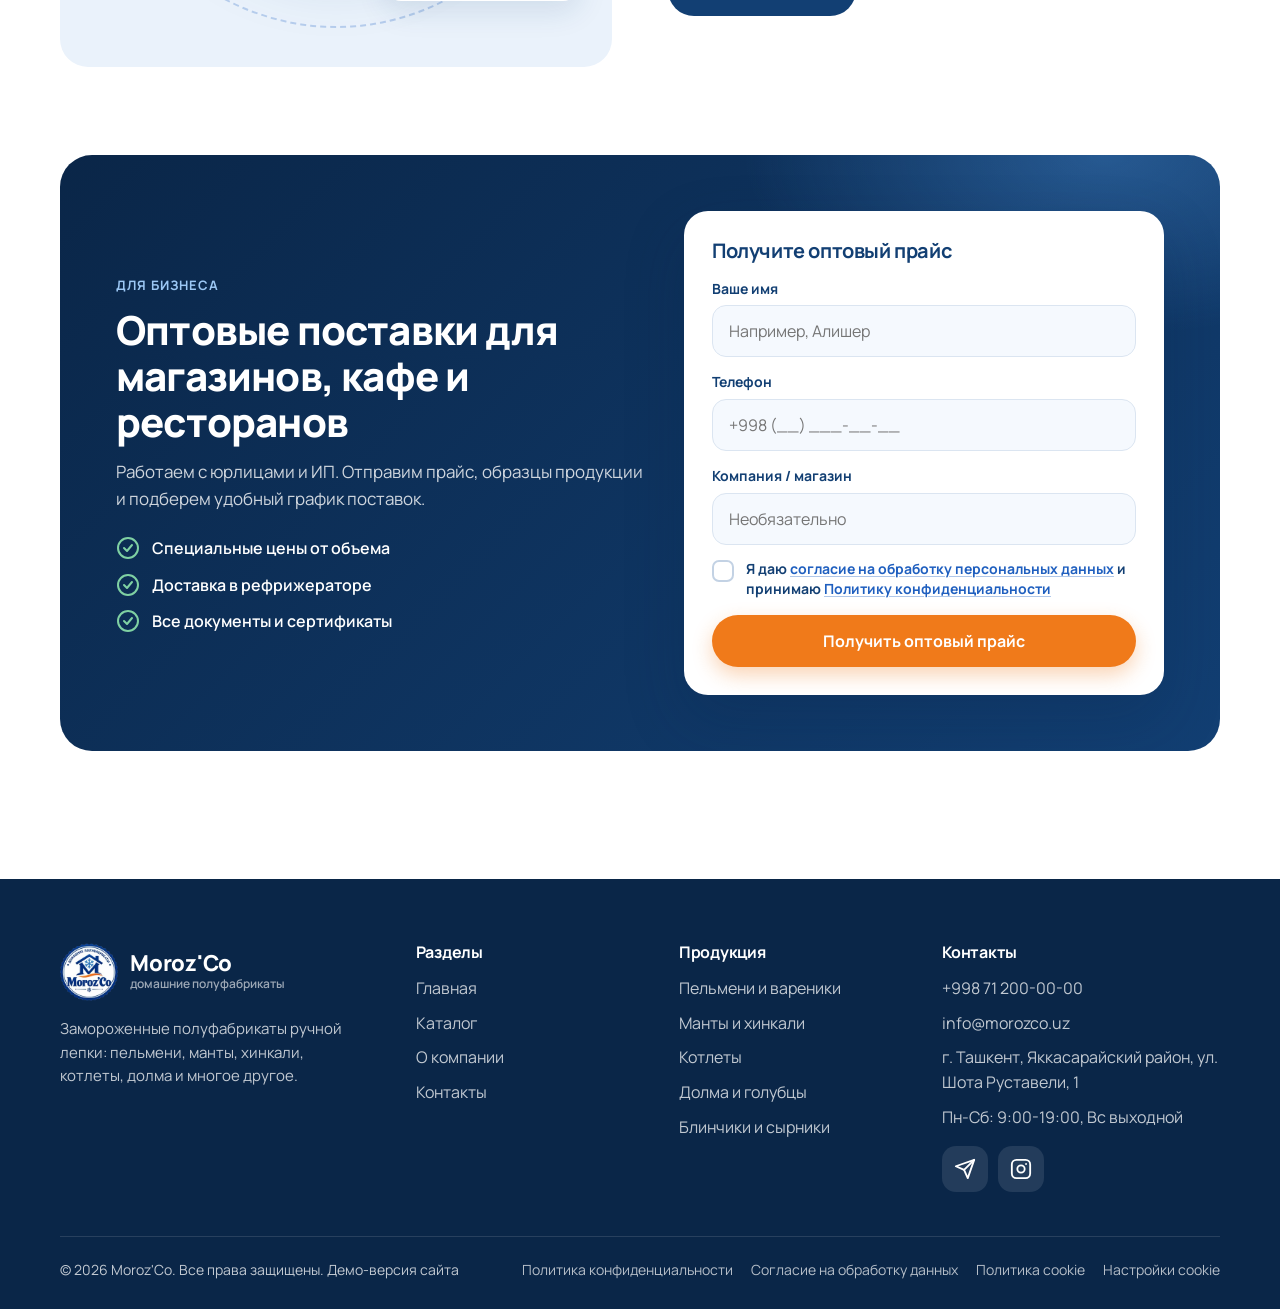
==== commit d8eec607: "Фото товаров и баннера вместо рисованных картинок - 14 фото товаров (по одному на каждый) и 3 фото д" ====
--- a/index.html
+++ b/index.html
@@ -8,11 +8,11 @@
   <meta name="theme-color" content="#123f73">
   <meta property="og:title" content="Moroz'Co: домашние полуфабрикаты">
   <meta property="og:description" content="Пельмени, манты, хинкали, котлеты, долма и другое. Ручная лепка и шоковая заморозка.">
-  <meta property="og:image" content="assets/img/logo-512.webp">
+  <meta property="og:image" content="assets/img/hero/hero-pelmeni.webp">
   <link rel="icon" type="image/png" href="assets/img/favicon.png">
   <link rel="apple-touch-icon" href="assets/img/apple-touch-icon.png">
   <link rel="preload" href="assets/fonts/manrope-cyr.woff2" as="font" type="font/woff2" crossorigin>
-  <link rel="stylesheet" href="assets/css/style.css?v=8">
+  <link rel="stylesheet" href="assets/css/style.css?v=9">
 </head>
 <body data-page="home">
   <header class="site-header" id="siteHeader"></header>
@@ -20,6 +20,11 @@
   <main>
     <!-- Баннер -->
     <section class="hero" data-anim>
+      <div class="hero__bg" aria-hidden="true">
+        <img class="is-active" src="assets/img/hero/hero-pelmeni.webp" alt="" width="1920" height="1080" fetchpriority="high">
+        <img src="assets/img/hero/hero-manty.webp" alt="" width="1920" height="1080" decoding="async">
+        <img src="assets/img/hero/hero-opt.webp" alt="" width="1920" height="1080" decoding="async">
+      </div>
       <div class="snow" aria-hidden="true"></div>
       <div class="container">
         <div class="slider" aria-roledescription="карусель">
@@ -39,8 +44,6 @@
               </div>
             </div>
             <div class="slide__art">
-              <img class="float" src="assets/img/products/pelmeni.svg" alt="Пельмени Moroz'Co на тарелке" width="560" height="420">
-              <img class="slide__logo" src="assets/img/logo-160.webp" alt="" width="120" height="120">
               <div class="slide__tag"><i><svg viewBox="0 0 24 24" fill="none" stroke="currentColor" stroke-width="2" stroke-linecap="round" stroke-linejoin="round"><path d="m12 2 3.09 6.26L22 9.27l-5 4.87 1.18 6.88L12 17.77l-6.18 3.25L7 14.14 2 9.27l6.91-1.01Z"/></svg></i><span>Пельмени «Домашние»<small>хит продаж</small></span></div>
             </div>
           </div>
@@ -56,7 +59,6 @@
               </div>
             </div>
             <div class="slide__art">
-              <img class="float" src="assets/img/products/manty.svg" alt="Манты на тарелке" width="560" height="420">
               <div class="slide__tag"><i><svg viewBox="0 0 24 24" fill="none" stroke="currentColor" stroke-width="2" stroke-linecap="round" stroke-linejoin="round"><path d="M14 4v10.54a4 4 0 1 1-4 0V4a2 2 0 0 1 4 0Z"/><path d="M12 9v6"/></svg></i><span>Хранение при -18°C<small>до 6 месяцев</small></span></div>
             </div>
           </div>
@@ -72,7 +74,6 @@
               </div>
             </div>
             <div class="slide__art">
-              <img class="float" src="assets/img/products/kotlety.svg" alt="Котлеты на тарелке" width="560" height="420">
               <div class="slide__tag"><i><svg viewBox="0 0 24 24" fill="none" stroke="currentColor" stroke-width="2" stroke-linecap="round" stroke-linejoin="round"><path d="M3 9l1.5-5h15L21 9"/><path d="M3 9h18v1a3 3 0 0 1-6 0 3 3 0 0 1-6 0 3 3 0 0 1-6 0Z"/><path d="M5 13v8h14v-8"/><path d="M10 21v-5h4v5"/></svg></i><span>120+ партнеров<small>магазины и кафе</small></span></div>
             </div>
           </div>
@@ -200,12 +201,12 @@
 
   <footer class="site-footer" id="siteFooter"></footer>
 
-  <script src="assets/js/config.js?v=8"></script>
-  <script src="assets/js/data.js?v=8"></script>
-  <script src="assets/js/rules.js?v=8"></script>
-  <script src="assets/js/lead.js?v=8"></script>
-  <script src="assets/js/ui.js?v=8"></script>
-  <script src="assets/js/cart.js?v=8"></script>
-  <script src="assets/js/pages.js?v=8"></script>
+  <script src="assets/js/config.js?v=9"></script>
+  <script src="assets/js/data.js?v=9"></script>
+  <script src="assets/js/rules.js?v=9"></script>
+  <script src="assets/js/lead.js?v=9"></script>
+  <script src="assets/js/ui.js?v=9"></script>
+  <script src="assets/js/cart.js?v=9"></script>
+  <script src="assets/js/pages.js?v=9"></script>
 </body>
 </html>
--- a/assets/css/style.css
+++ b/assets/css/style.css
@@ -156,12 +156,13 @@
   content: ''; position: absolute; left: 0; right: 0; bottom: -1px; height: 70px;
   background: #fff; clip-path: ellipse(70% 100% at 50% 100%);
 }
-.slider { position: relative; min-height: 600px; }
+/* слайды лежат в одной ячейке сетки: баннер берет высоту самого высокого и не прыгает при смене */
+.slider { position: relative; min-height: 600px; display: grid; }
 .slide {
-  position: absolute; inset: 0; display: grid; grid-template-columns: 1.05fr 1fr; align-items: center; gap: 32px;
+  grid-area: 1 / 1; position: relative; display: grid; grid-template-columns: 1.05fr 1fr; align-items: center; gap: 32px;
   padding: 48px 0 150px; opacity: 0; visibility: hidden; transition: opacity .7s var(--ease), visibility .7s;
 }
-.slide.is-active { opacity: 1; visibility: visible; position: relative; }
+.slide.is-active { opacity: 1; visibility: visible; }
 .slide__text > * { opacity: 0; transform: translateY(24px); transition: opacity .7s var(--ease), transform .7s var(--ease); }
 .slide.is-active .slide__text > * { opacity: 1; transform: none; }
 .slide.is-active .slide__text > :nth-child(2) { transition-delay: .08s; }
@@ -180,18 +181,23 @@
 .slide__facts { display: flex; gap: 28px; margin-top: 36px; flex-wrap: wrap; }
 .slide__facts div { font-size: 14px; color: rgba(255, 255, 255, .7); }
 .slide__facts b { display: block; font-size: 24px; color: #fff; }
-.slide__art { position: relative; display: grid; place-items: center; }
-.slide__art::before { /* светлый круг под тарелкой */
-  content: ''; position: absolute; width: min(500px, 92%); aspect-ratio: 1; border-radius: 50%;
-  background: radial-gradient(circle, rgba(255, 255, 255, .22), rgba(255, 255, 255, .05) 62%, transparent 70%);
-}
-.slide__art { transform: translateX(40px) scale(.94); opacity: 0; transition: transform 1s var(--ease), opacity .8s var(--ease); }
+/* фото баннера: лежат под слайдами на всю ширину, активное плавно приближается */
+.hero__bg { position: absolute; inset: 0; }
+.hero__bg img {
+  position: absolute; inset: 0; width: 100%; height: 100%; object-fit: cover; object-position: 70% 50%;
+  opacity: 0; transform: scale(1.08); transition: opacity 1.1s var(--ease), transform 7s ease-out;
+}
+.hero__bg img.is-active { opacity: 1; transform: none; }
+.hero__bg::after { /* затемнение слева, чтобы текст читался */
+  content: ''; position: absolute; inset: 0;
+  background: linear-gradient(90deg, rgba(10, 38, 72, .96) 0%, rgba(10, 38, 72, .86) 32%, rgba(18, 63, 115, .4) 56%, rgba(18, 63, 115, 0) 78%);
+}
+.slide h1, .slide h2, .slide p { text-shadow: 0 2px 18px rgba(5, 20, 40, .35); }
+.slide__art { position: relative; align-self: stretch; }
+.slide__art { transform: translateX(40px); opacity: 0; transition: transform 1s var(--ease), opacity .8s var(--ease); }
 .slide.is-active .slide__art { transform: none; opacity: 1; }
-.slide__art img.float { position: relative; width: min(560px, 100%); }
-.slide__art .float { animation: float 6s ease-in-out infinite; }
-.slide__logo { position: absolute; right: 4%; top: 6%; width: 120px; height: 120px; transform: rotate(10deg); filter: drop-shadow(0 10px 20px rgba(0, 0, 0, .25)); }
 .slide__tag {
-  position: absolute; left: 4%; bottom: 14%; background: #fff; color: var(--navy); border-radius: 16px; padding: 12px 16px;
+  position: absolute; left: 0; bottom: 2%; background: #fff; color: var(--navy); border-radius: 16px; padding: 12px 16px;
   box-shadow: var(--shadow-lg); font-weight: 800; display: flex; gap: 10px; align-items: center; font-size: 15px;
 }
 .slide__tag i { width: 36px; height: 36px; border-radius: 10px; background: var(--ice); display: grid; place-items: center; color: var(--blue); }
@@ -203,7 +209,7 @@
 .slider__dots button.is-active { width: 34px; background: var(--orange); }
 .slider__arrows { display: flex; gap: 8px; margin-left: auto; }
 .slider__arrows button {
-  width: 48px; height: 48px; border-radius: 50%; border: 1.5px solid rgba(255, 255, 255, .35); color: #fff;
+  width: 48px; height: 48px; border-radius: 50%; border: 1.5px solid rgba(255, 255, 255, .35); color: #fff; background: rgba(10, 38, 72, .3);
   display: grid; place-items: center; transition: background-color .2s, border-color .2s;
 }
 .slider__arrows button:hover { background: rgba(255, 255, 255, .14); border-color: #fff; }
@@ -246,7 +252,7 @@
   background: radial-gradient(circle at 50% 35%, #fff, var(--ice) 75%);
 }
 .card__media img { width: 100%; height: 100%; object-fit: cover; transition: transform .6s var(--ease); }
-.card:hover .card__media img { transform: scale(1.07) rotate(-1.5deg); }
+.card:hover .card__media img { transform: scale(1.06); }
 .badge {
   position: absolute; top: 12px; left: 12px; z-index: 2; padding: 5px 11px; border-radius: 999px;
   font-size: 12px; font-weight: 800; letter-spacing: .02em; color: #fff; background: var(--orange);
@@ -636,7 +642,8 @@
 .modal h2 { font-size: 24px; color: var(--navy); margin-bottom: 6px; padding-right: 40px; }
 .modal__lead { color: var(--muted); margin-bottom: 20px; }
 .pmodal { display: grid; grid-template-columns: 1fr 1fr; }
-.pmodal__media { background: radial-gradient(circle at 50% 40%, #fff, var(--ice) 75%); display: grid; place-items: center; padding: 24px; position: relative; }
+.pmodal__media { background: var(--ice); position: relative; overflow: hidden; }
+.pmodal__media img { width: 100%; height: 100%; object-fit: cover; }
 .pmodal__media .badge { top: 20px; left: 20px; }
 .pmodal__body { padding: 34px 30px 30px; }
 .pmodal__body h2 { font-size: 26px; }
@@ -703,13 +710,15 @@
   .header .cart-btn { margin-left: auto; padding: 0 14px; }
   .logo img { width: 50px; height: 50px; }
   .slider { min-height: 0; }
-  .slide { grid-template-columns: 1fr; padding: 32px 0 130px; text-align: center; gap: 8px; }
+  .slide { grid-template-columns: 1fr; padding: 32px 0 130px; text-align: center; gap: 8px; align-content: center; }
   .slide p { margin: 0 auto; }
   .slide__btns, .slide__facts { justify-content: center; }
-  .slide__art { order: -1; }
-  .slide__art img.float { width: min(340px, 82%); }
-  .slide__art::before { width: min(320px, 80%); }
-  .slide__logo { width: 80px; height: 80px; right: 2%; }
+  /* на телефоне фото сверху, ниже уходит в синий фон под текстом */
+  .hero__bg img { height: 400px; object-position: 80% 50%; }
+  .hero__bg::after {
+    background: linear-gradient(180deg, rgba(18, 63, 115, 0) 0, rgba(18, 63, 115, .2) 150px, rgba(18, 63, 115, .85) 290px, var(--navy) 390px);
+  }
+  .slide__art { order: -1; min-height: 210px; }
   .slide__tag { display: none; }
   .slider__ui { justify-content: center; bottom: 84px; }
   .slider__arrows { display: none; }
@@ -718,8 +727,7 @@
   .cta, .cta--row { padding: 36px 24px; grid-template-columns: 1fr; }
   .steps { grid-template-columns: 1fr; }
   .pmodal { grid-template-columns: 1fr; }
-  .pmodal__media { padding: 12px; }
-  .pmodal__media img { max-width: 360px; }
+  .pmodal__media { aspect-ratio: 4 / 3; }
   .page-hero { padding: 36px 0 66px; }
   .page-hero p { font-size: 16px; }
 
@@ -779,7 +787,11 @@
   .logo__text span { display: none; }
   .logo__text b { font-size: 19px; }
   .slide { padding-top: 12px; }
-  .slide__logo { width: 64px; height: 64px; top: 0; }
+  .hero__bg img { height: 370px; object-position: 88% 50%; }
+  .hero__bg::after {
+    background: linear-gradient(180deg, rgba(18, 63, 115, 0) 0, rgba(18, 63, 115, .15) 160px, rgba(18, 63, 115, .85) 285px, var(--navy) 365px);
+  }
+  .slide__art { min-height: 215px; }
   .slide h1, .slide h2 { margin: 12px 0 10px; }
   .slide p { font-size: 16px; }
   .slide__btns .btn { flex: 1 1 100%; }
